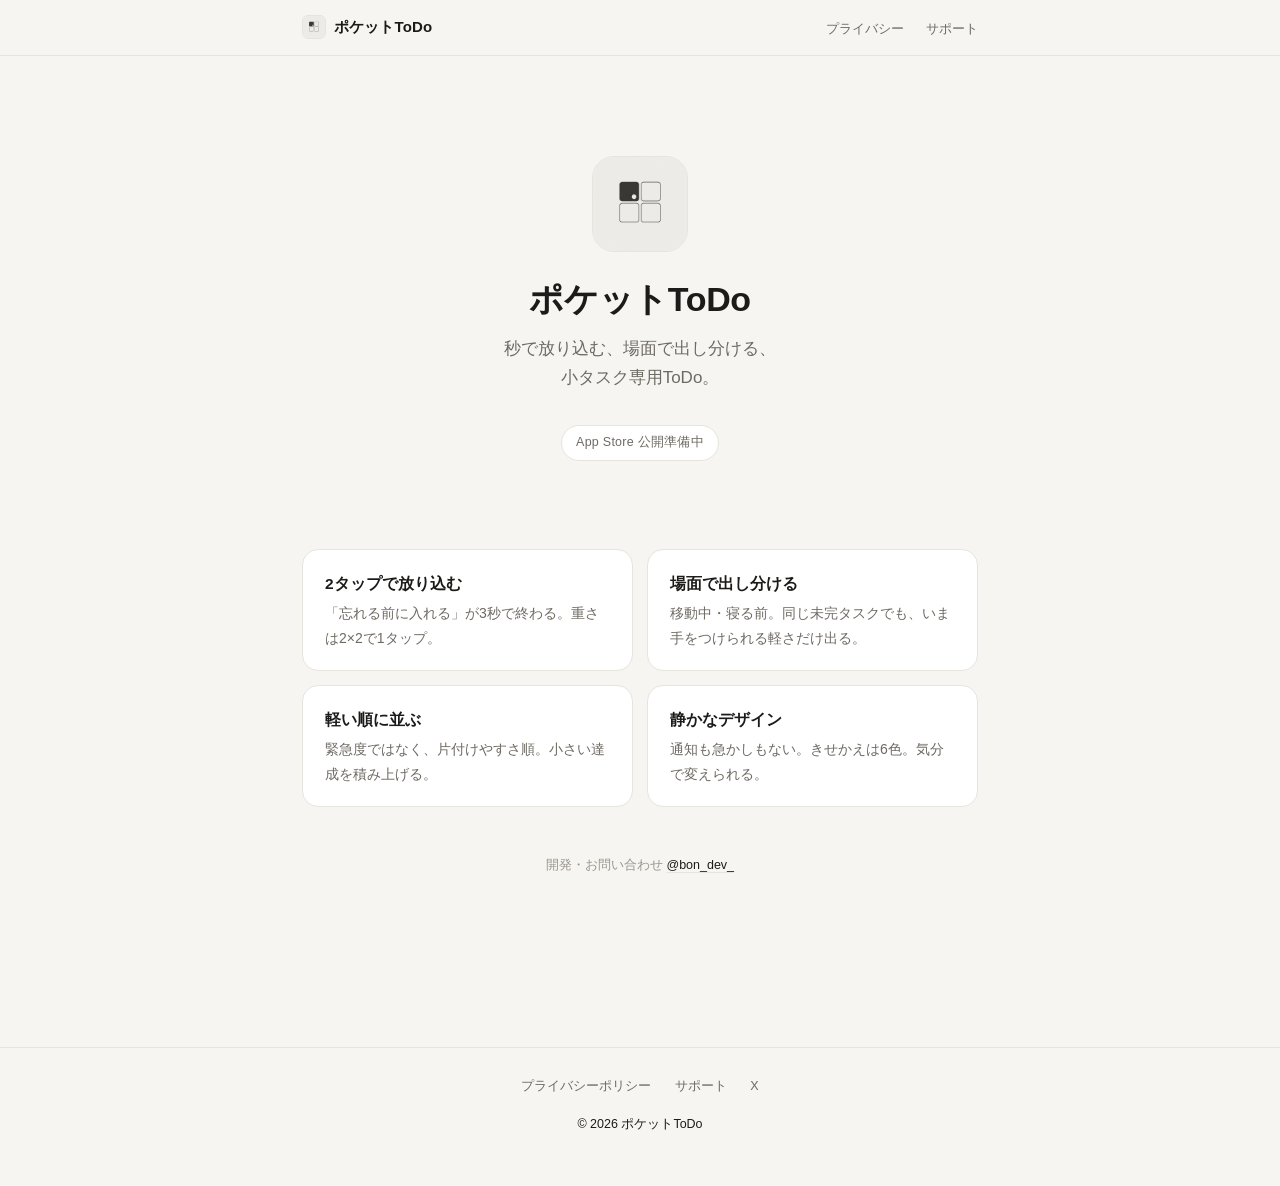
==== index.html @ 7f1db39b "Initial commit: landing, privacy policy, and support pages - index.html: ポケットToDoのランディング - privacy.h" ====
<!doctype html>
<html lang="ja">
<head>
<meta charset="utf-8">
<title>ポケットToDo</title>
<meta name="viewport" content="width=device-width,initial-scale=1">
<meta name="description" content="秒で放り込む、場面で出し分ける、小タスク専用ToDo。">
<link rel="icon" type="image/png" href="icon.png">
<link rel="apple-touch-icon" href="icon.png">
<link rel="stylesheet" href="styles.css">
<meta property="og:title" content="ポケットToDo">
<meta property="og:description" content="秒で放り込む、場面で出し分ける、小タスク専用ToDo。">
<meta property="og:image" content="icon.png">
<meta name="theme-color" content="#F6F5F2">
</head>
<body>
<header class="nav"><div class="inner">
  <a class="brand" href="./"><img src="icon.png" alt="">ポケットToDo</a>
  <nav class="links">
    <a href="privacy.html">プライバシー</a>
    <a href="support.html">サポート</a>
  </nav>
</div></header>

<main class="wrap">
  <section class="hero">
    <img class="icon" src="icon.png" alt="ポケットToDo">
    <h1>ポケットToDo</h1>
    <p class="tagline">秒で放り込む、場面で出し分ける、<br>小タスク専用ToDo。</p>
    <span class="pill">App Store 公開準備中</span>
  </section>

  <section class="features">
    <div class="feat">
      <h3>2タップで放り込む</h3>
      <p>「忘れる前に入れる」が3秒で終わる。重さは2×2で1タップ。</p>
    </div>
    <div class="feat">
      <h3>場面で出し分ける</h3>
      <p>移動中・寝る前。同じ未完タスクでも、いま手をつけられる軽さだけ出る。</p>
    </div>
    <div class="feat">
      <h3>軽い順に並ぶ</h3>
      <p>緊急度ではなく、片付けやすさ順。小さい達成を積み上げる。</p>
    </div>
    <div class="feat">
      <h3>静かなデザイン</h3>
      <p>通知も急かしもない。きせかえは6色。気分で変えられる。</p>
    </div>
  </section>

  <p class="fine" style="margin-top:48px;text-align:center">
    開発・お問い合わせ <a href="https://x.com/bon_dev_" target="_blank" rel="noopener">@bon_dev_</a>
  </p>
</main>

<footer class="site">
  <a href="privacy.html">プライバシーポリシー</a>
  <a href="support.html">サポート</a>
  <a href="https://x.com/bon_dev_" target="_blank" rel="noopener">X</a>
  <p style="margin-top:16px">&copy; 2026 ポケットToDo</p>
</footer>
</body>
</html>
---- styles.css ----
/* ポケットToDo — Web (Privacy / Support / Landing)
   アプリのsumiパレットに完全準拠した最小スタイル */

:root {
  --bg: #F6F5F2;
  --surface: #FFFFFF;
  --ink: #1C1B19;
  --ink2: #6E6A63;
  --ink3: #9C978C;
  --hairline: #E7E4DD;
  --divider: #EFEDE7;
  --r-card: 16px;
  --r-ctl: 13px;
}

* { box-sizing: border-box; }

html, body {
  margin: 0;
  padding: 0;
  background: var(--bg);
  color: var(--ink);
  font-family: -apple-system, BlinkMacSystemFont, "Hiragino Sans",
    "Hiragino Kaku Gothic ProN", "Yu Gothic", Meiryo, sans-serif;
  font-size: 15.5px;
  line-height: 1.75;
  -webkit-font-smoothing: antialiased;
  -webkit-text-size-adjust: 100%;
}

.wrap {
  max-width: 720px;
  margin: 0 auto;
  padding: 40px 22px 80px;
}

/* ヘッダ（全ページ共通） */
header.nav {
  border-bottom: 1px solid var(--hairline);
  background: var(--bg);
  position: sticky;
  top: 0;
  z-index: 10;
  backdrop-filter: saturate(140%) blur(8px);
  -webkit-backdrop-filter: saturate(140%) blur(8px);
}
header.nav .inner {
  max-width: 720px;
  margin: 0 auto;
  padding: 14px 22px;
  display: flex;
  align-items: center;
  justify-content: space-between;
}
header.nav a.brand {
  text-decoration: none;
  color: var(--ink);
  font-weight: 600;
  font-size: 15px;
  letter-spacing: 0.01em;
}
header.nav a.brand img {
  width: 24px;
  height: 24px;
  vertical-align: -7px;
  margin-right: 8px;
  border-radius: 6px;
  border: 1px solid var(--hairline);
}
header.nav .links a {
  color: var(--ink2);
  text-decoration: none;
  font-size: 13px;
  margin-left: 18px;
}
header.nav .links a:hover { color: var(--ink); }

/* タイトル類 */
h1 {
  font-size: 26px;
  font-weight: 600;
  letter-spacing: -0.01em;
  margin: 8px 0 6px;
  line-height: 1.4;
}
h2 {
  font-size: 18px;
  font-weight: 600;
  margin: 40px 0 12px;
  padding-bottom: 8px;
  border-bottom: 1px solid var(--divider);
}
h3 {
  font-size: 15.5px;
  font-weight: 600;
  margin: 28px 0 6px;
}
p { margin: 10px 0; color: var(--ink); }
.lead {
  color: var(--ink2);
  margin-top: 0;
  margin-bottom: 28px;
}
.muted { color: var(--ink2); font-size: 13.5px; }
.fine { color: var(--ink3); font-size: 12.5px; }

a {
  color: var(--ink);
  text-decoration: underline;
  text-decoration-color: var(--hairline);
  text-underline-offset: 3px;
}
a:hover { text-decoration-color: var(--ink2); }

ul { padding-left: 22px; margin: 8px 0; }
li { margin: 4px 0; }

/* カード（FAQ / お問い合わせ など） */
.card {
  background: var(--surface);
  border: 1px solid var(--hairline);
  border-radius: var(--r-card);
  padding: 20px 22px;
  margin: 14px 0;
}
.card h3 { margin-top: 0; }
.card p:last-child { margin-bottom: 0; }

/* フッタ */
footer.site {
  border-top: 1px solid var(--hairline);
  margin-top: 80px;
  padding: 28px 22px 40px;
  text-align: center;
  color: var(--ink3);
  font-size: 12.5px;
}
footer.site a {
  color: var(--ink2);
  margin: 0 10px;
  text-decoration: none;
}
footer.site a:hover { color: var(--ink); text-decoration: underline; }

/* ランディング専用 */
.hero {
  text-align: center;
  padding: 60px 0 40px;
}
.hero .icon {
  width: 96px; height: 96px;
  border-radius: 22px;
  border: 1px solid var(--hairline);
  margin: 0 auto 24px;
  display: block;
}
.hero h1 {
  font-size: 34px;
  margin-bottom: 10px;
}
.hero .tagline {
  font-size: 17px;
  color: var(--ink2);
  margin: 0 0 32px;
}
.hero .pill {
  display: inline-block;
  padding: 6px 14px;
  background: var(--surface);
  border: 1px solid var(--hairline);
  border-radius: 999px;
  color: var(--ink2);
  font-size: 12.5px;
  letter-spacing: 0.02em;
}
.features {
  display: grid;
  grid-template-columns: 1fr;
  gap: 14px;
  margin-top: 48px;
}
@media (min-width: 620px) {
  .features { grid-template-columns: 1fr 1fr; }
}
.feat {
  background: var(--surface);
  border: 1px solid var(--hairline);
  border-radius: var(--r-card);
  padding: 20px 22px;
}
.feat h3 { margin: 0 0 4px; }
.feat p { margin: 0; color: var(--ink2); font-size: 14px; }
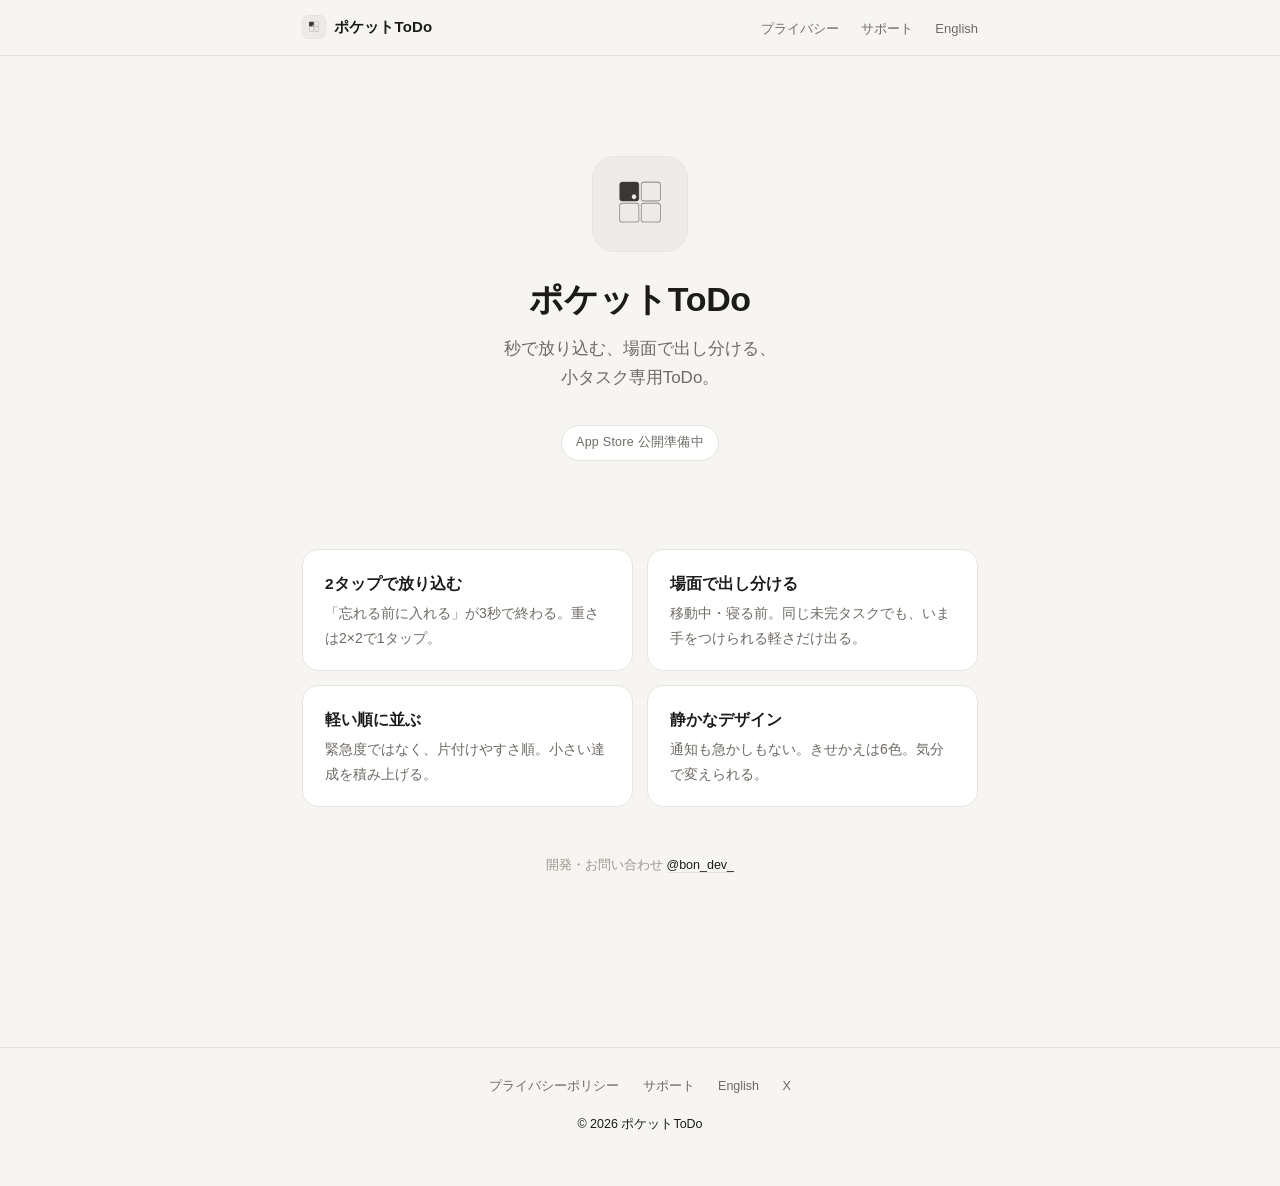
==== commit eb5f2fd8: "Add English versions of landing, privacy, and support pages - en/index.html, en/privacy.html, en/sup" ====
--- a/index.html
+++ b/index.html
@@ -19,6 +19,7 @@
   <nav class="links">
     <a href="privacy.html">プライバシー</a>
     <a href="support.html">サポート</a>
+    <a href="en/">English</a>
   </nav>
 </div></header>
 
@@ -57,6 +58,7 @@
 <footer class="site">
   <a href="privacy.html">プライバシーポリシー</a>
   <a href="support.html">サポート</a>
+  <a href="en/">English</a>
   <a href="https://x.com/bon_dev_" target="_blank" rel="noopener">X</a>
   <p style="margin-top:16px">&copy; 2026 ポケットToDo</p>
 </footer>
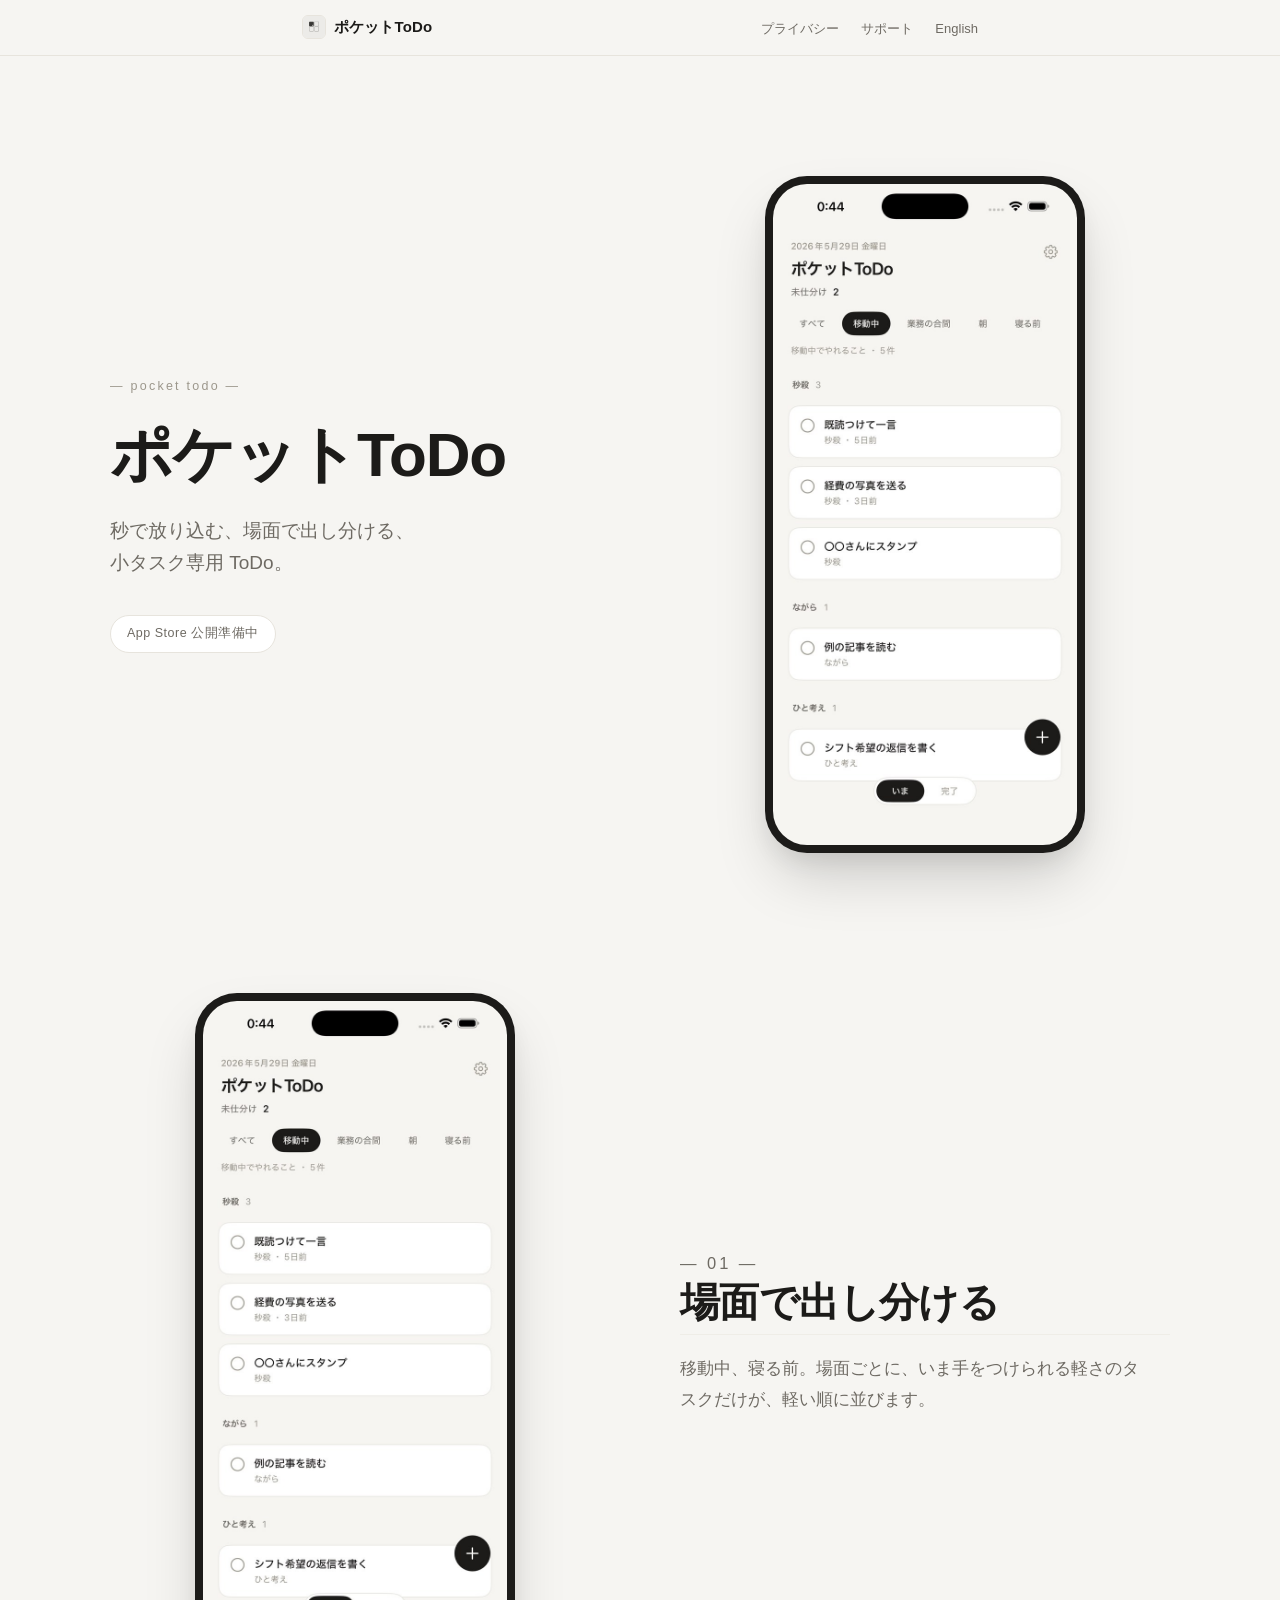
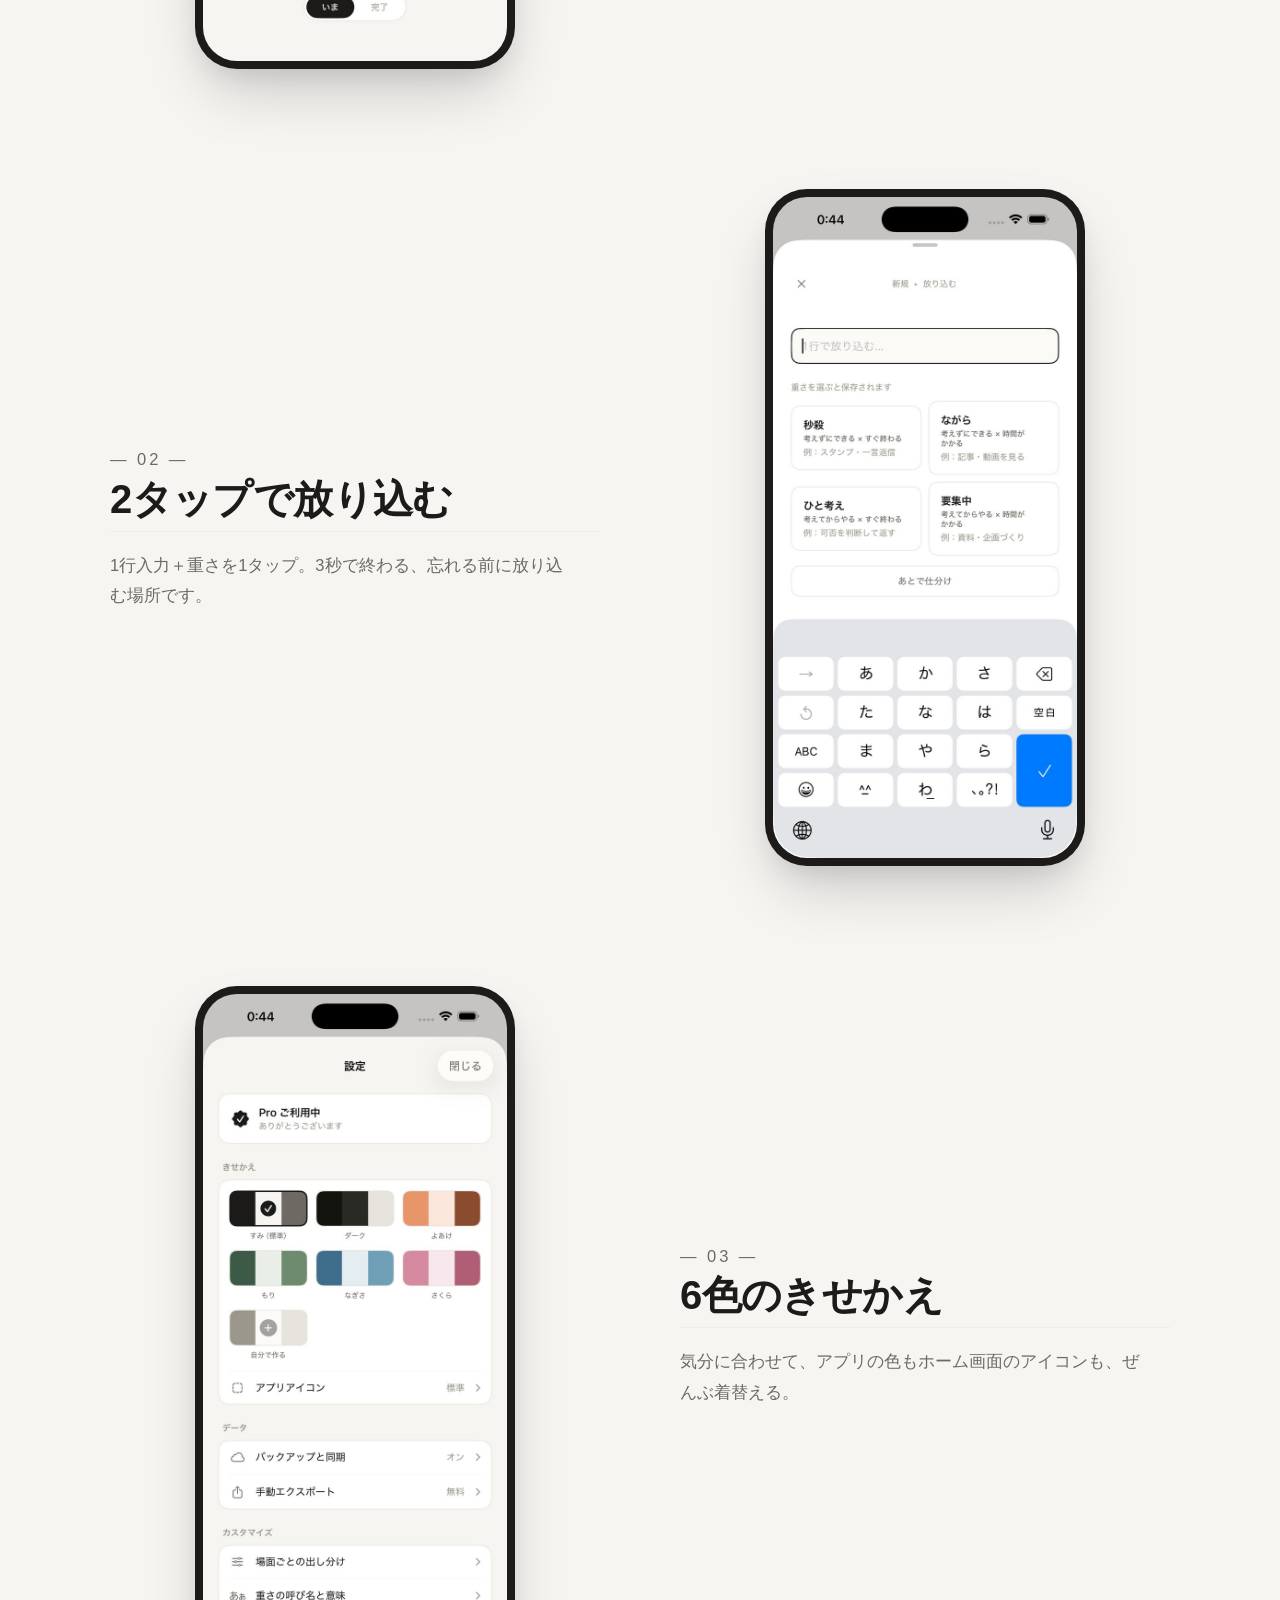
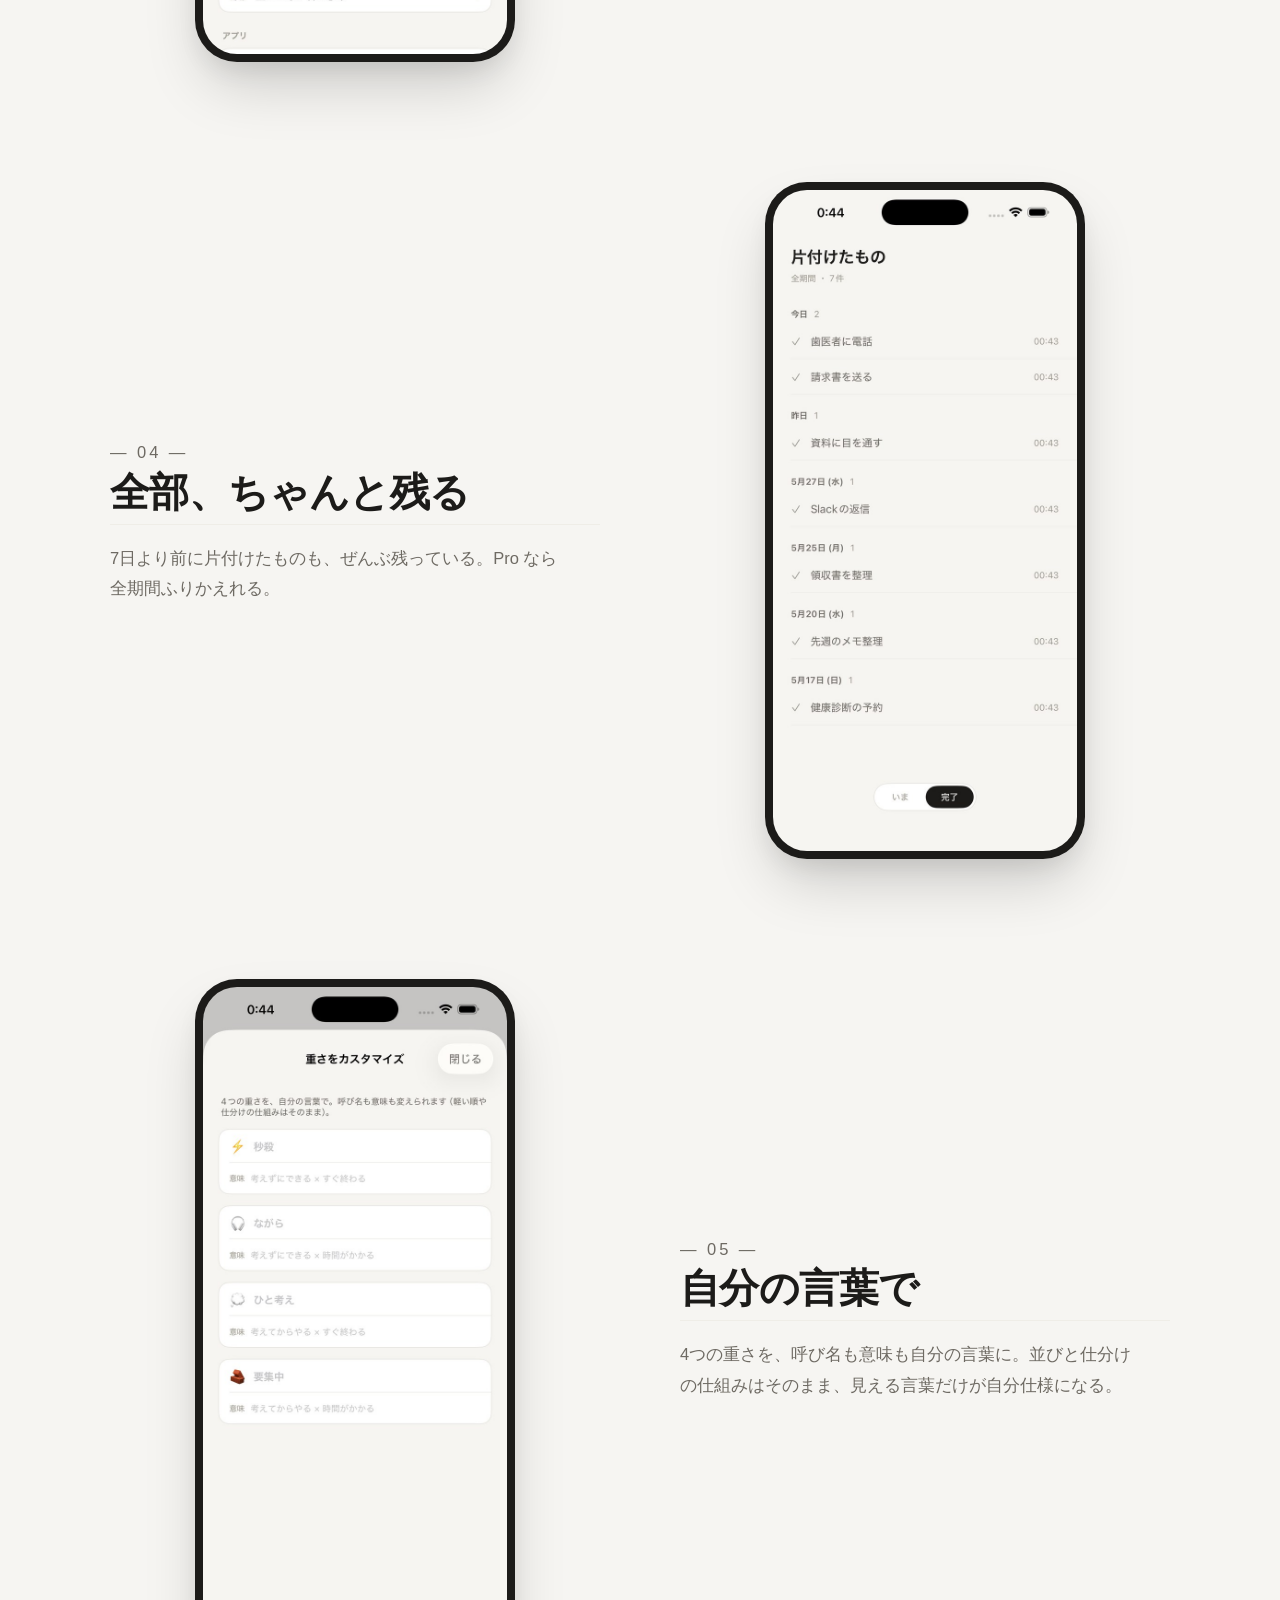
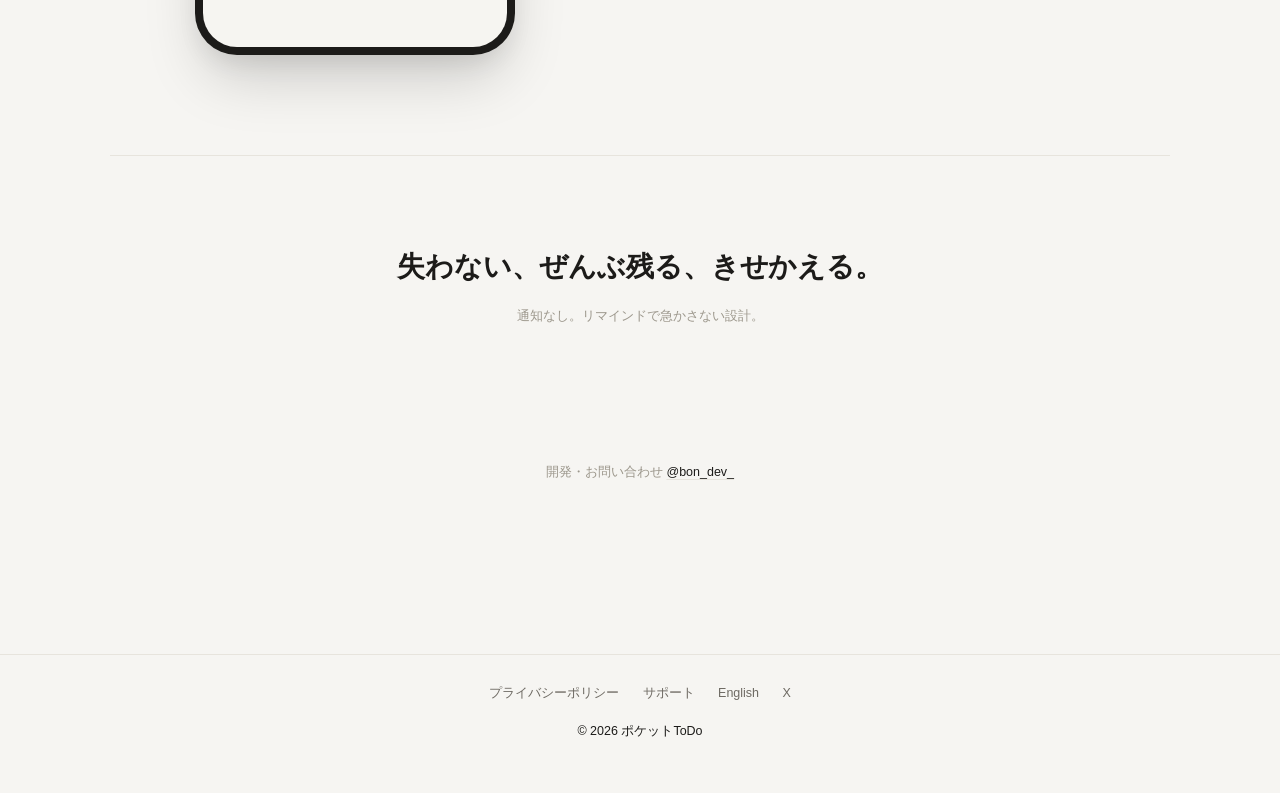
==== commit ced88180: "Redesign landing page with Pocket Quiet aesthetic - Hero with phone screenshot beside intro text - 5" ====
--- a/index.html
+++ b/index.html
@@ -2,18 +2,24 @@
 <html lang="ja">
 <head>
 <meta charset="utf-8">
-<title>ポケットToDo</title>
+<title>ポケットToDo — 秒で放り込む、場面で出し分ける、小タスク専用 ToDo</title>
 <meta name="viewport" content="width=device-width,initial-scale=1">
-<meta name="description" content="秒で放り込む、場面で出し分ける、小タスク専用ToDo。">
+<meta name="description" content="秒で放り込む、場面で出し分ける、小タスク専用 ToDo。通知も急かしもない、静かな iPhone アプリ。">
 <link rel="icon" type="image/png" href="icon.png">
 <link rel="apple-touch-icon" href="icon.png">
 <link rel="stylesheet" href="styles.css">
+
 <meta property="og:title" content="ポケットToDo">
-<meta property="og:description" content="秒で放り込む、場面で出し分ける、小タスク専用ToDo。">
-<meta property="og:image" content="icon.png">
+<meta property="og:description" content="秒で放り込む、場面で出し分ける、小タスク専用 ToDo。">
+<meta property="og:image" content="og.png">
+<meta property="og:image:width" content="1200">
+<meta property="og:image:height" content="630">
+<meta property="og:type" content="website">
+<meta name="twitter:card" content="summary_large_image">
 <meta name="theme-color" content="#F6F5F2">
 </head>
 <body>
+
 <header class="nav"><div class="inner">
   <a class="brand" href="./"><img src="icon.png" alt="">ポケットToDo</a>
   <nav class="links">
@@ -23,34 +29,93 @@
   </nav>
 </div></header>
 
-<main class="wrap">
-  <section class="hero">
-    <img class="icon" src="icon.png" alt="ポケットToDo">
-    <h1>ポケットToDo</h1>
-    <p class="tagline">秒で放り込む、場面で出し分ける、<br>小タスク専用ToDo。</p>
-    <span class="pill">App Store 公開準備中</span>
-  </section>
+<main class="wrap-wide">
 
-  <section class="features">
-    <div class="feat">
-      <h3>2タップで放り込む</h3>
-      <p>「忘れる前に入れる」が3秒で終わる。重さは2×2で1タップ。</p>
+  <!-- HERO -->
+  <section class="hero-v2">
+    <div class="hero-text">
+      <p class="mark">—  pocket todo  —</p>
+      <h1>ポケットToDo</h1>
+      <p class="tagline">
+        秒で放り込む、場面で出し分ける、<br>
+        小タスク専用 ToDo。
+      </p>
+      <span class="pill">App Store 公開準備中</span>
     </div>
-    <div class="feat">
-      <h3>場面で出し分ける</h3>
-      <p>移動中・寝る前。同じ未完タスクでも、いま手をつけられる軽さだけ出る。</p>
-    </div>
-    <div class="feat">
-      <h3>軽い順に並ぶ</h3>
-      <p>緊急度ではなく、片付けやすさ順。小さい達成を積み上げる。</p>
-    </div>
-    <div class="feat">
-      <h3>静かなデザイン</h3>
-      <p>通知も急かしもない。きせかえは6色。気分で変えられる。</p>
+    <div class="hero-phone">
+      <div class="phone-frame">
+        <img src="web-screenshots/01-home-ido.jpg" alt="ポケットToDo ホーム画面">
+      </div>
     </div>
   </section>
 
-  <p class="fine" style="margin-top:48px;text-align:center">
+  <!-- SHOWCASE -->
+  <section class="showcase">
+
+    <article class="feat">
+      <div class="feat-phone"><div class="phone-frame">
+        <img src="web-screenshots/01-home-ido.jpg" alt="">
+      </div></div>
+      <div class="feat-text">
+        <p class="mark">—  01  —</p>
+        <h2>場面で出し分ける</h2>
+        <p>移動中、寝る前。場面ごとに、いま手をつけられる軽さのタスクだけが、軽い順に並びます。</p>
+      </div>
+    </article>
+
+    <article class="feat reverse">
+      <div class="feat-phone"><div class="phone-frame">
+        <img src="web-screenshots/02-add-open.jpg" alt="">
+      </div></div>
+      <div class="feat-text">
+        <p class="mark">—  02  —</p>
+        <h2>2タップで放り込む</h2>
+        <p>1行入力＋重さを1タップ。3秒で終わる、忘れる前に放り込む場所です。</p>
+      </div>
+    </article>
+
+    <article class="feat">
+      <div class="feat-phone"><div class="phone-frame">
+        <img src="web-screenshots/03-settings-themes.jpg" alt="">
+      </div></div>
+      <div class="feat-text">
+        <p class="mark">—  03  —</p>
+        <h2>6色のきせかえ</h2>
+        <p>気分に合わせて、アプリの色もホーム画面のアイコンも、ぜんぶ着替える。</p>
+      </div>
+    </article>
+
+    <article class="feat reverse">
+      <div class="feat-phone"><div class="phone-frame">
+        <img src="web-screenshots/04-history-full.jpg" alt="">
+      </div></div>
+      <div class="feat-text">
+        <p class="mark">—  04  —</p>
+        <h2>全部、ちゃんと残る</h2>
+        <p>7日より前に片付けたものも、ぜんぶ残っている。Pro なら全期間ふりかえれる。</p>
+      </div>
+    </article>
+
+    <article class="feat">
+      <div class="feat-phone"><div class="phone-frame">
+        <img src="web-screenshots/05-weight-rename.jpg" alt="">
+      </div></div>
+      <div class="feat-text">
+        <p class="mark">—  05  —</p>
+        <h2>自分の言葉で</h2>
+        <p>4つの重さを、呼び名も意味も自分の言葉に。並びと仕分けの仕組みはそのまま、見える言葉だけが自分仕様になる。</p>
+      </div>
+    </article>
+
+  </section>
+
+  <!-- PHILOSOPHY -->
+  <section class="philosophy">
+    <blockquote>失わない、ぜんぶ残る、きせかえる。</blockquote>
+    <p class="fine philosophy-cap">通知なし。リマインドで急かさない設計。</p>
+  </section>
+
+  <p class="fine" style="margin-top:64px;text-align:center">
     開発・お問い合わせ <a href="https://x.com/bon_dev_" target="_blank" rel="noopener">@bon_dev_</a>
   </p>
 </main>
--- a/styles.css
+++ b/styles.css
@@ -142,13 +142,188 @@
 }
 footer.site a:hover { color: var(--ink); text-decoration: underline; }
 
-/* ランディング専用 */
+/* ─────────────────────────────────────────
+   ランディング v2 — Pocket Quiet 哲学に準拠
+   ───────────────────────────────────────── */
+
+.wrap-wide {
+  max-width: 1120px;
+  margin: 0 auto;
+  padding: 40px 30px 80px;
+}
+
+/* 書誌的な小印 */
+.mark {
+  font-size: 12.5px;
+  color: var(--ink3);
+  letter-spacing: 0.18em;
+  margin: 0 0 24px;
+  font-weight: 500;
+}
+
+/* HERO v2 */
+.hero-v2 {
+  display: grid;
+  grid-template-columns: 1fr 1fr;
+  gap: 80px;
+  align-items: center;
+  padding: 80px 0 100px;
+}
+.hero-text h1 {
+  font-size: 62px;
+  font-weight: 700;
+  margin: 0 0 28px;
+  letter-spacing: -0.02em;
+  line-height: 1.05;
+  color: var(--ink);
+}
+.hero-text .tagline {
+  font-size: 19px;
+  line-height: 1.7;
+  color: var(--ink2);
+  margin: 0 0 36px;
+}
+.hero-text .pill {
+  display: inline-block;
+  padding: 7px 16px;
+  background: var(--surface);
+  border: 1px solid var(--hairline);
+  border-radius: 999px;
+  color: var(--ink2);
+  font-size: 12.5px;
+  letter-spacing: 0.04em;
+}
+.hero-phone {
+  display: flex;
+  justify-content: center;
+}
+
+/* デバイスフレーム共通 */
+.phone-frame {
+  background: var(--ink);
+  padding: 8px;
+  border-radius: 42px;
+  display: inline-block;
+  box-shadow:
+    0 30px 60px -10px rgba(0, 0, 0, 0.18),
+    0 12px 25px -5px rgba(0, 0, 0, 0.08);
+  max-width: 320px;
+}
+.phone-frame img {
+  display: block;
+  width: 100%;
+  border-radius: 34px;
+}
+
+/* SHOWCASE */
+.showcase {
+  display: flex;
+  flex-direction: column;
+  gap: 120px;
+  padding: 40px 0 100px;
+}
+.feat {
+  display: grid;
+  grid-template-columns: 1fr 1fr;
+  gap: 80px;
+  align-items: center;
+}
+.feat.reverse {
+  direction: rtl;
+}
+.feat.reverse > * {
+  direction: ltr;
+}
+.feat-phone {
+  display: flex;
+  justify-content: center;
+}
+.feat-text h2 {
+  font-size: 40px;
+  font-weight: 700;
+  margin: 0 0 18px;
+  letter-spacing: -0.015em;
+  line-height: 1.2;
+  color: var(--ink);
+}
+.feat-text p {
+  font-size: 16.5px;
+  line-height: 1.85;
+  color: var(--ink2);
+  margin: 0;
+  max-width: 460px;
+}
+
+/* PHILOSOPHY */
+.philosophy {
+  padding: 90px 0 70px;
+  text-align: center;
+  border-top: 1px solid var(--hairline);
+}
+.philosophy blockquote {
+  font-size: 28px;
+  font-weight: 600;
+  color: var(--ink);
+  margin: 0 0 18px;
+  line-height: 1.5;
+  letter-spacing: -0.005em;
+}
+.philosophy-cap {
+  margin: 0 !important;
+  color: var(--ink3);
+}
+
+/* ─── レスポンシブ ─── */
+
+@media (max-width: 880px) {
+  .wrap-wide {
+    padding: 30px 22px 60px;
+  }
+  .hero-v2,
+  .feat {
+    grid-template-columns: 1fr;
+    gap: 50px;
+    padding: 50px 0;
+  }
+  .hero-v2 {
+    padding-top: 30px;
+  }
+  .feat.reverse {
+    direction: ltr;
+  }
+  .feat.reverse .feat-phone {
+    order: -1;
+  }
+  .hero-text h1 {
+    font-size: 44px;
+  }
+  .hero-text .tagline {
+    font-size: 17px;
+  }
+  .feat-text h2 {
+    font-size: 30px;
+  }
+  .showcase {
+    gap: 80px;
+    padding: 30px 0 70px;
+  }
+  .phone-frame {
+    max-width: 280px;
+  }
+  .philosophy blockquote {
+    font-size: 22px;
+  }
+}
+
+/* ─── 旧 .hero / .features クラスは互換のため残置（privacy/support 兼用） ─── */
+
 .hero {
   text-align: center;
   padding: 60px 0 40px;
 }
 .hero .icon {
-  width: 96px; height: 96px;
+  width: 96px;
+  height: 96px;
   border-radius: 22px;
   border: 1px solid var(--hairline);
   margin: 0 auto 24px;
@@ -173,20 +348,3 @@
   font-size: 12.5px;
   letter-spacing: 0.02em;
 }
-.features {
-  display: grid;
-  grid-template-columns: 1fr;
-  gap: 14px;
-  margin-top: 48px;
-}
-@media (min-width: 620px) {
-  .features { grid-template-columns: 1fr 1fr; }
-}
-.feat {
-  background: var(--surface);
-  border: 1px solid var(--hairline);
-  border-radius: var(--r-card);
-  padding: 20px 22px;
-}
-.feat h3 { margin: 0 0 4px; }
-.feat p { margin: 0; color: var(--ink2); font-size: 14px; }
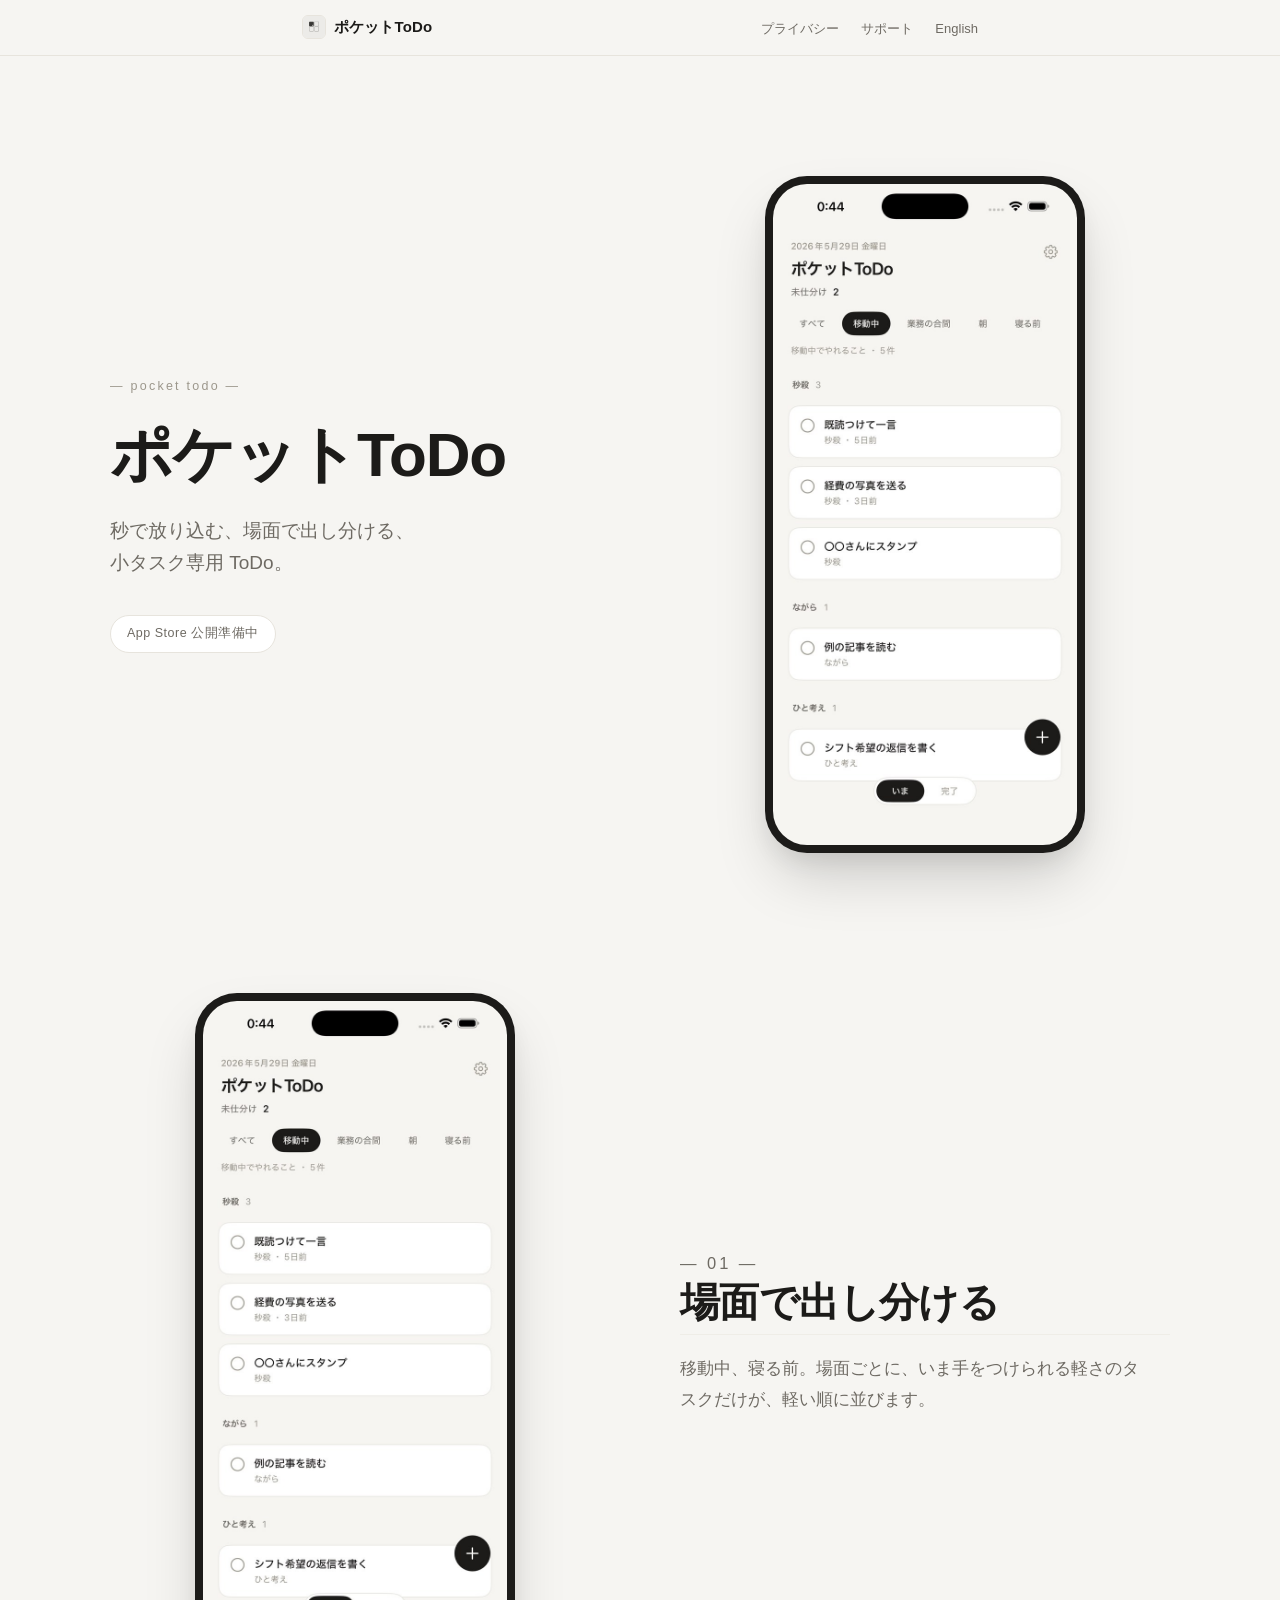
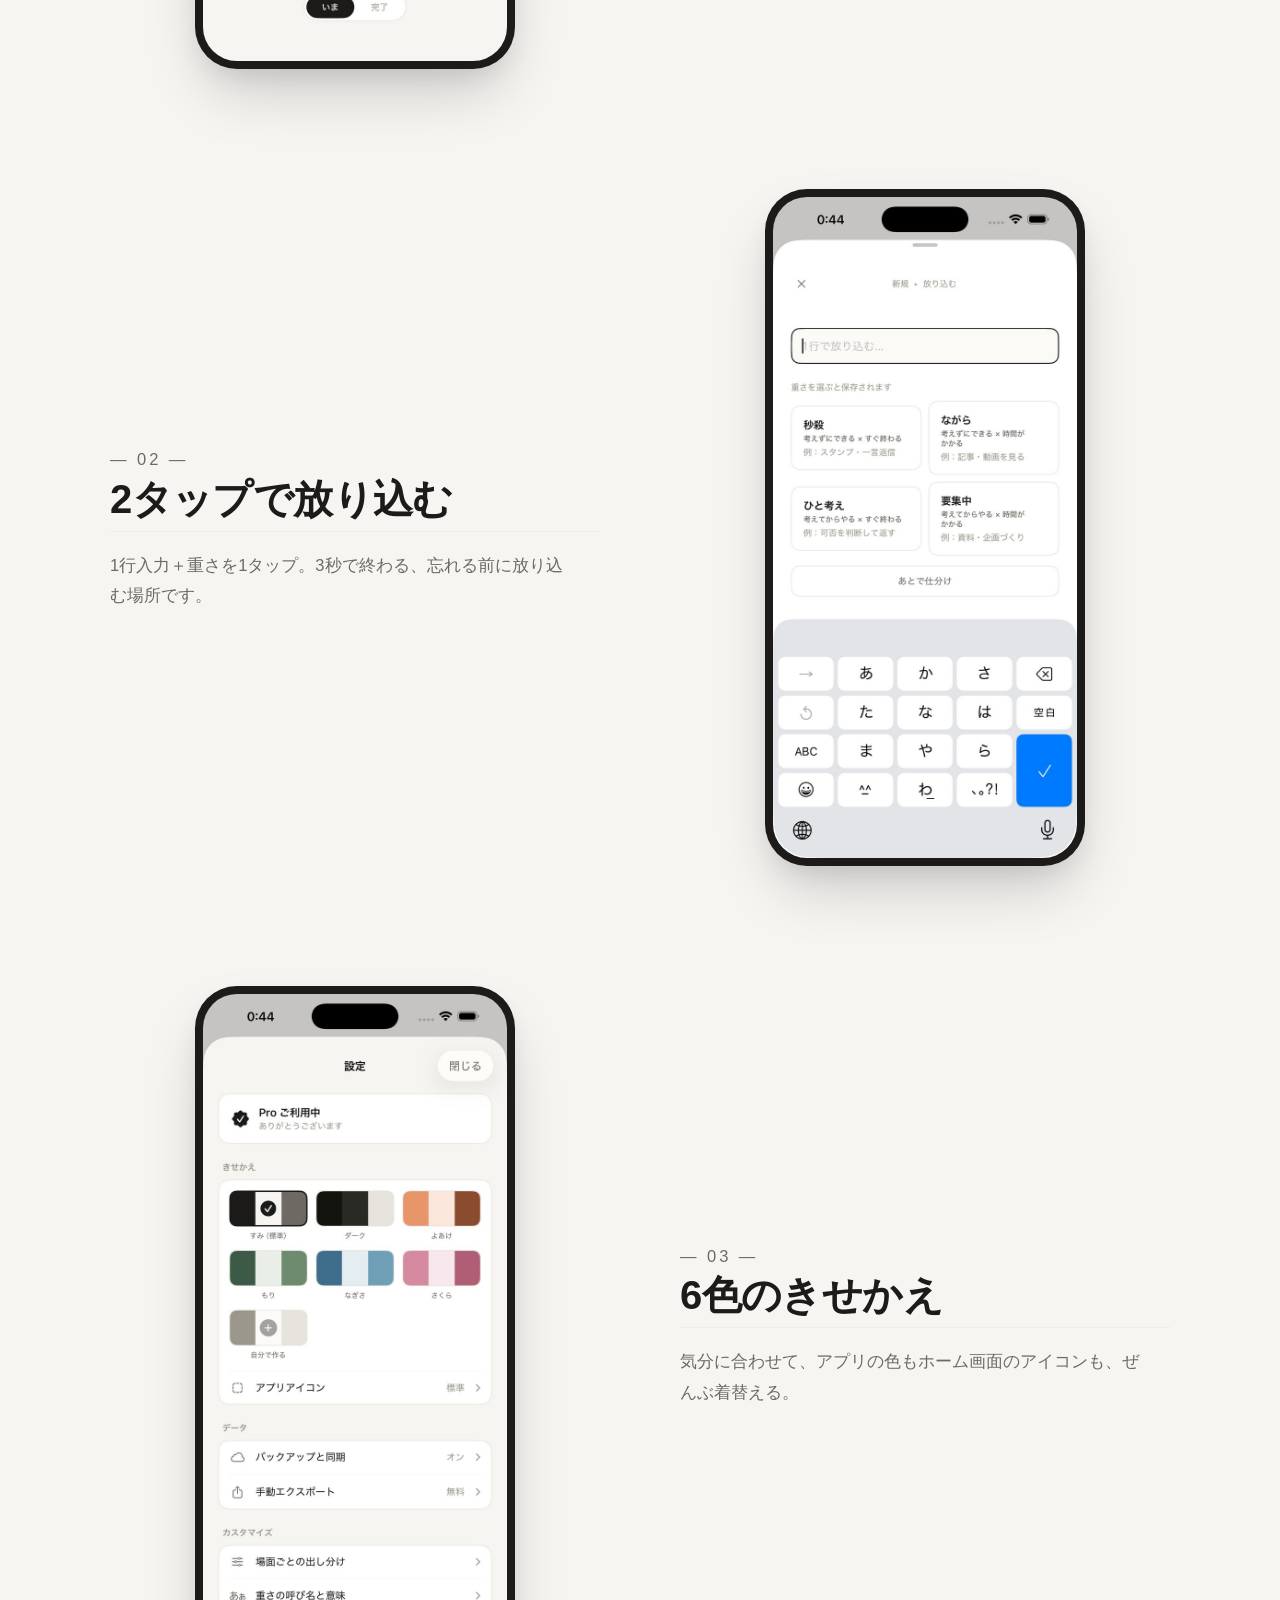
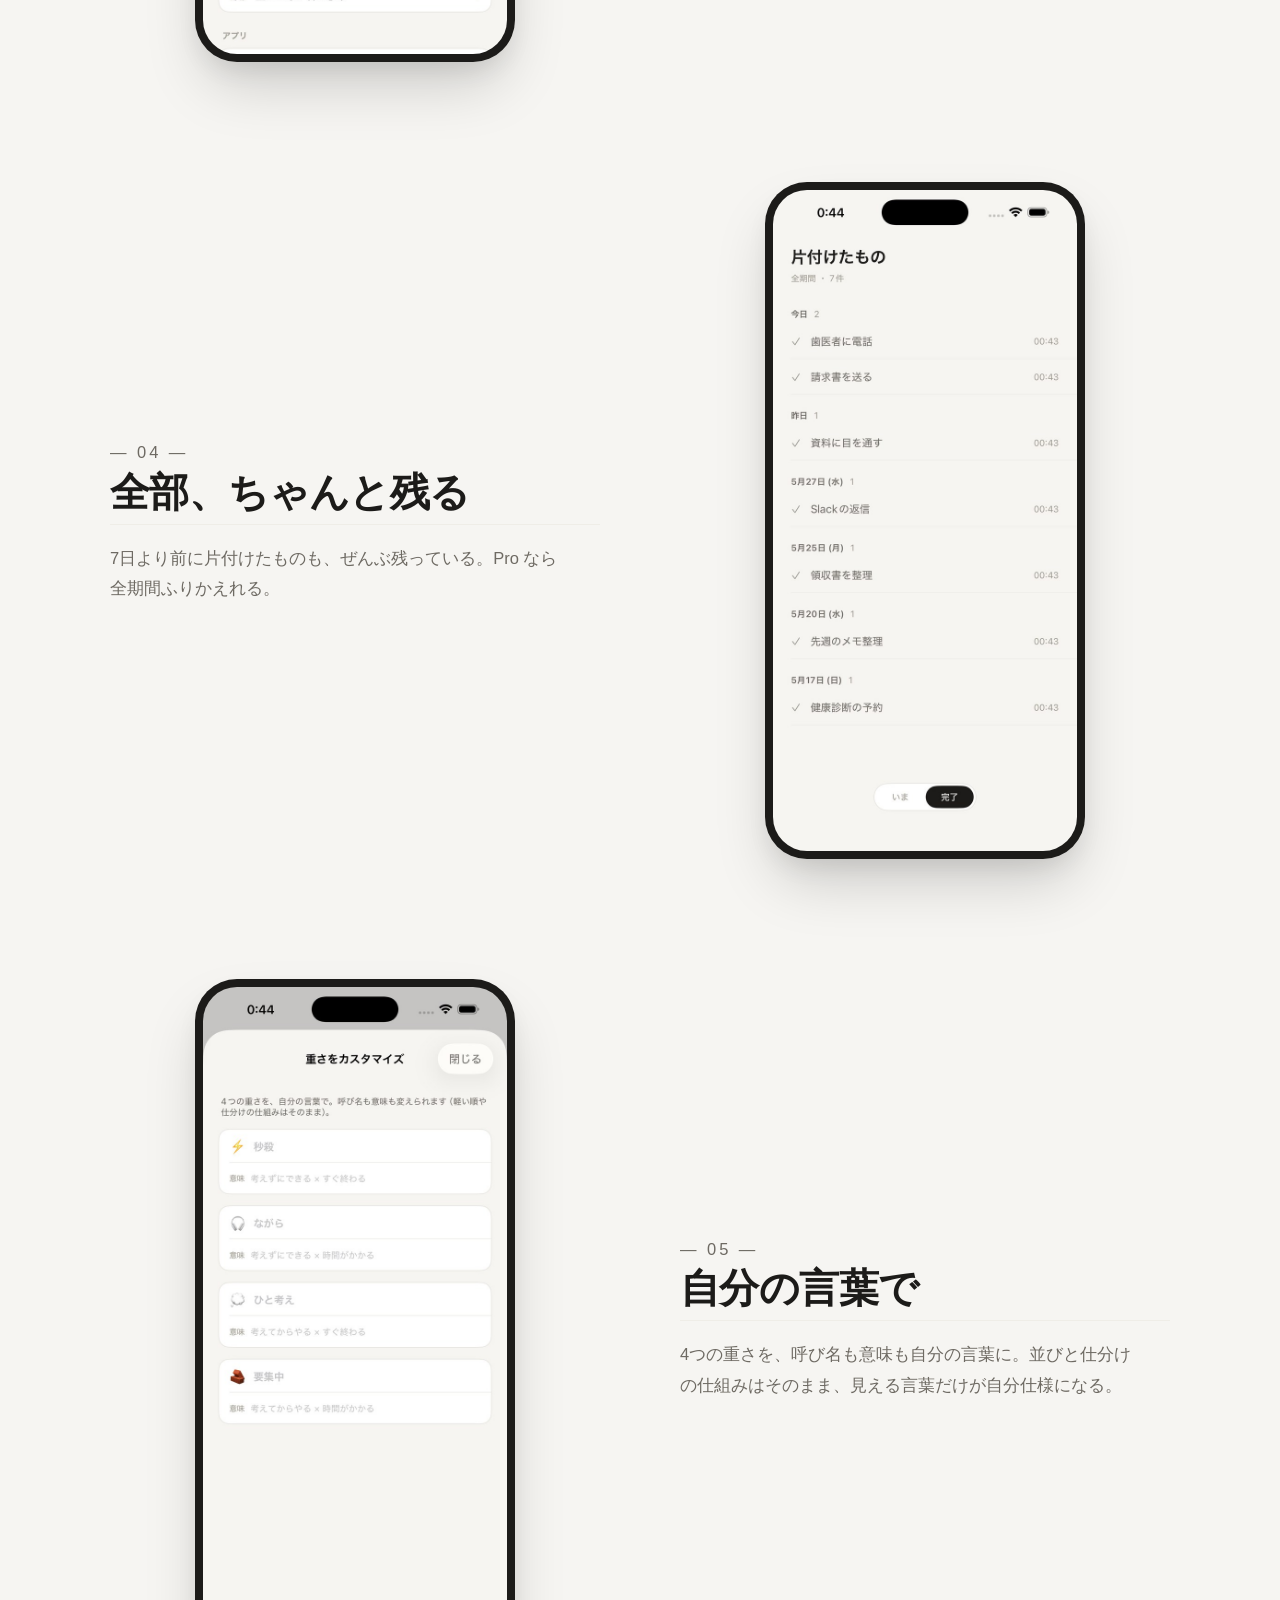
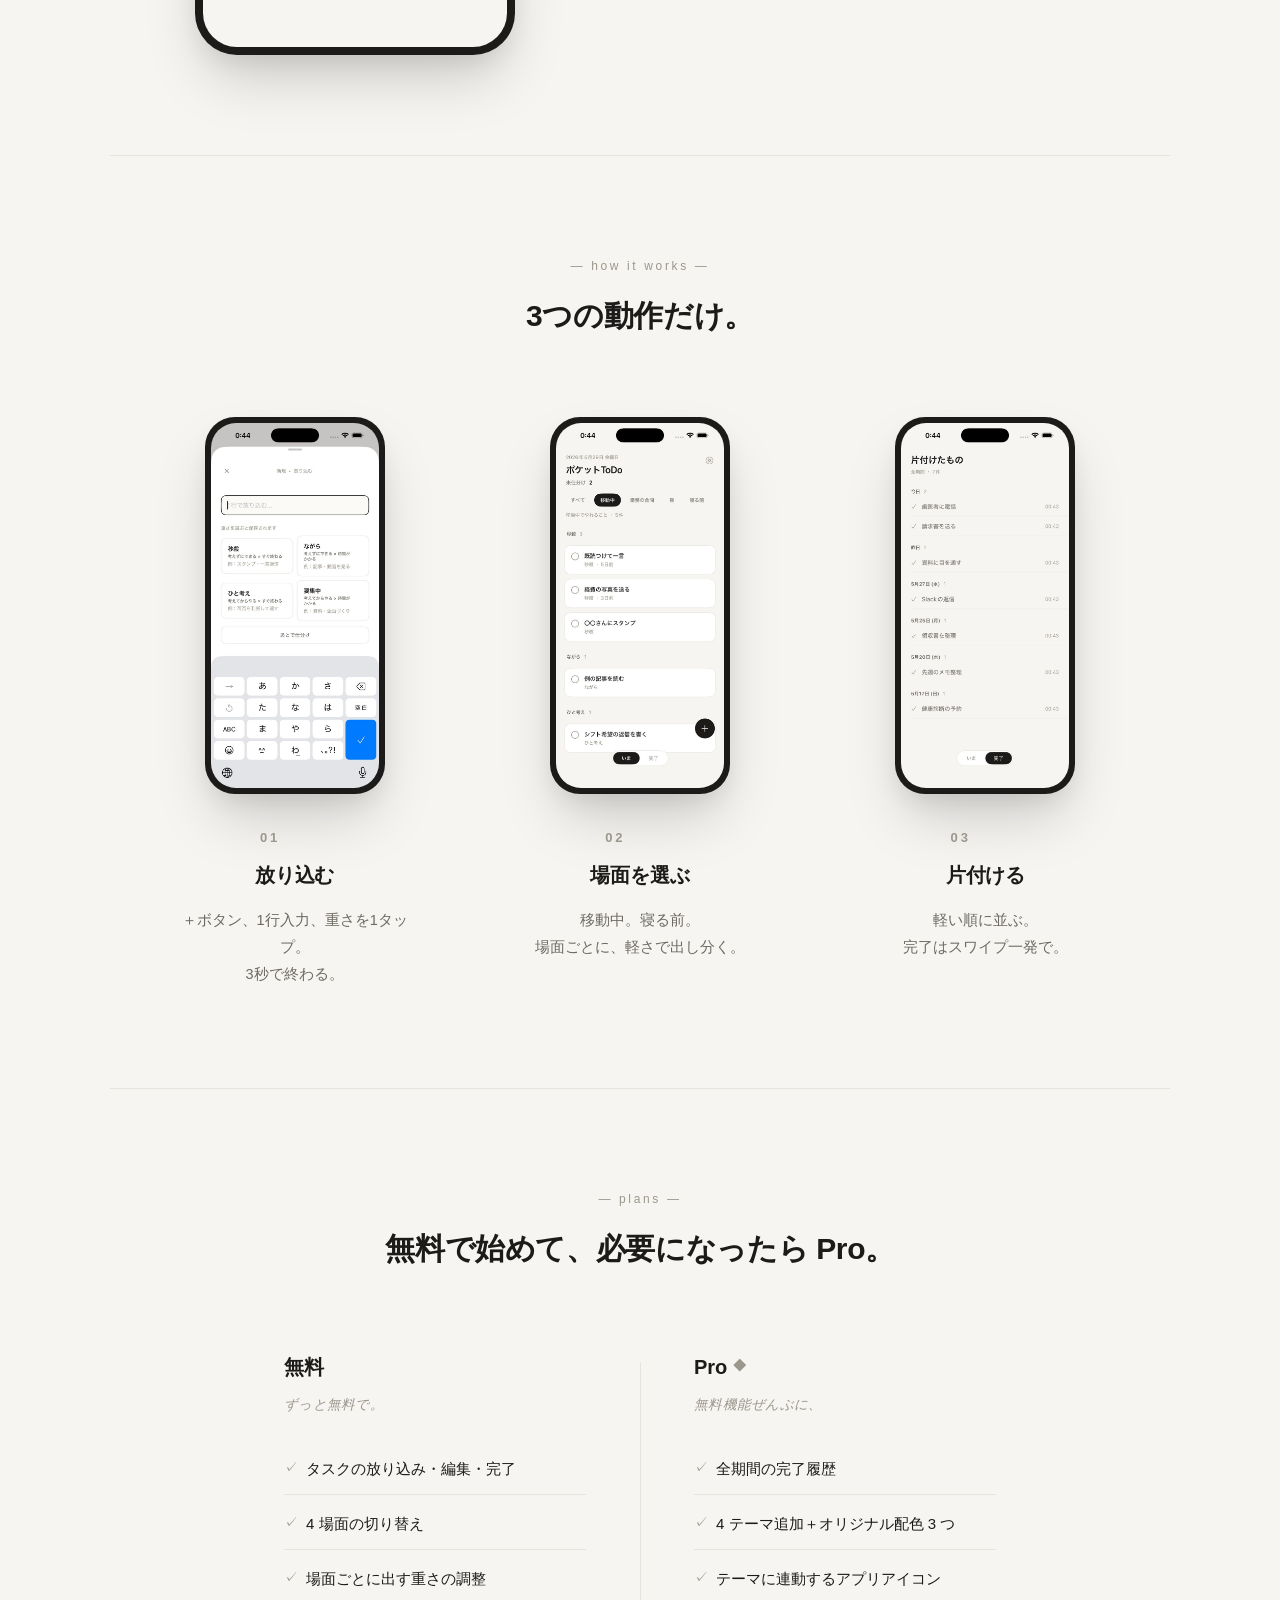
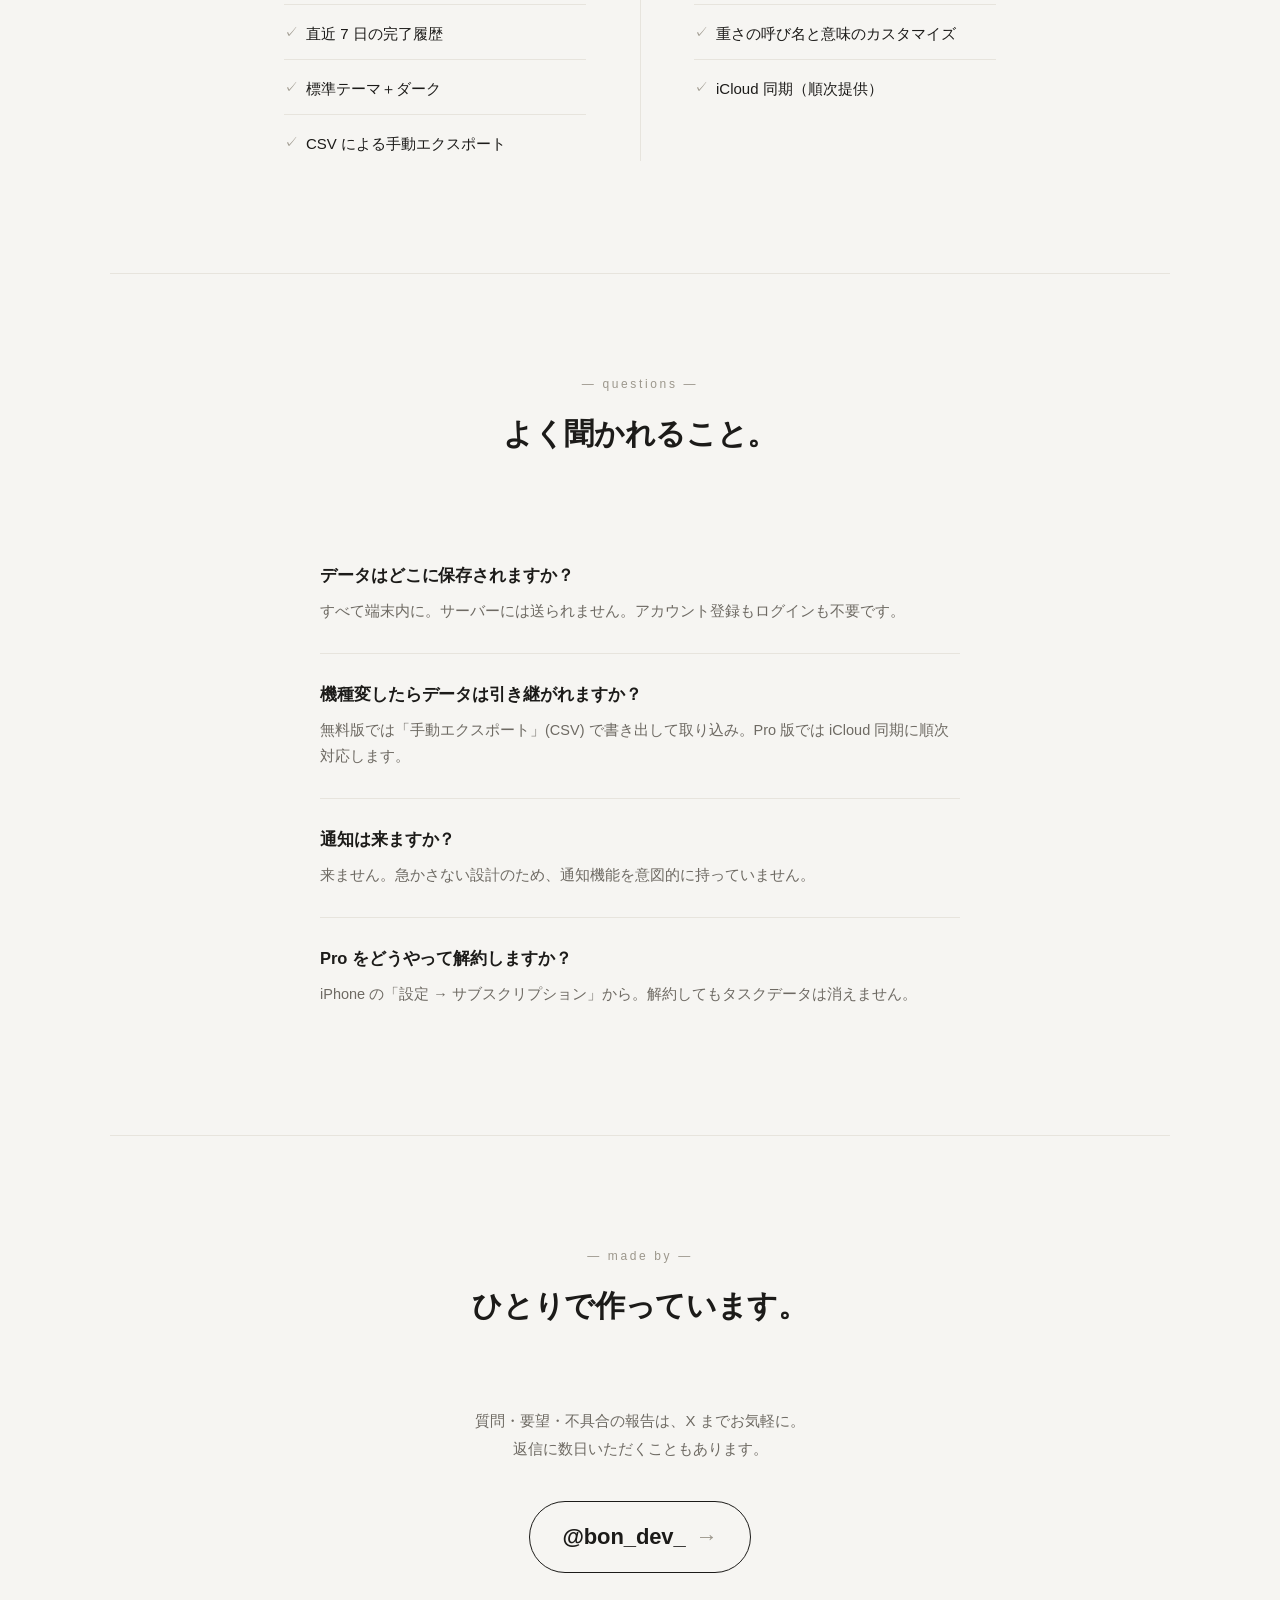
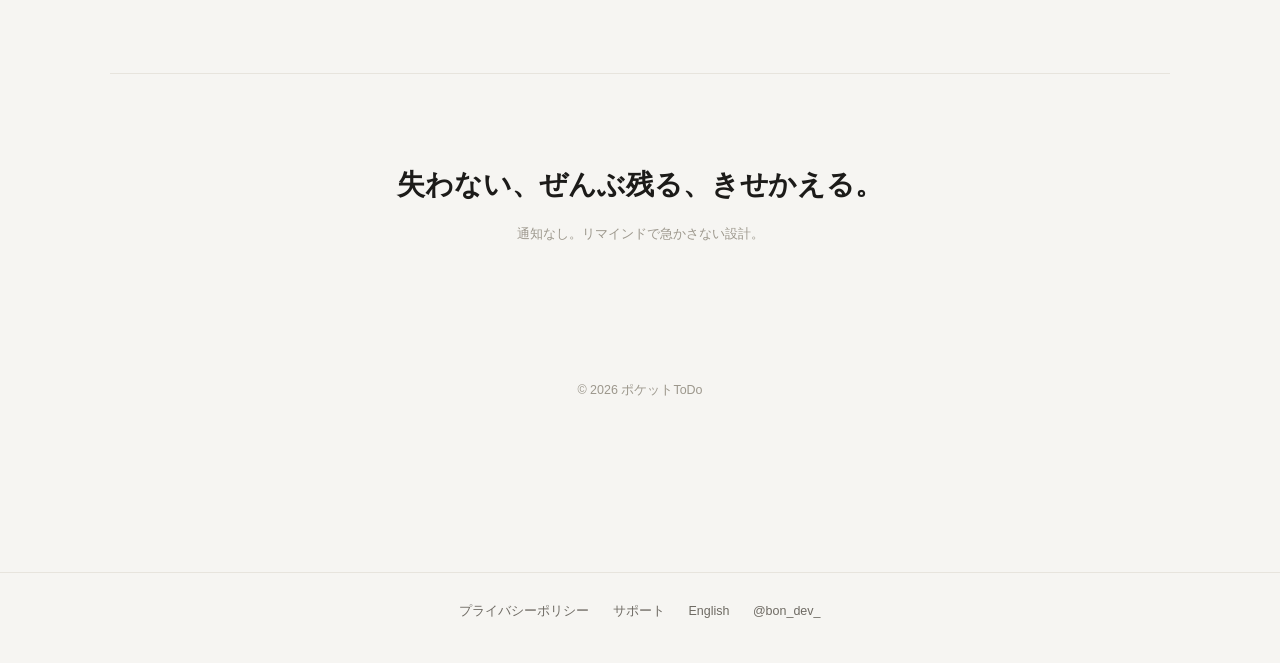
==== commit bf06ec39: "Promote B to canonical landing (JA + EN); remove A/B variants - /index.html : refined Pocket Quiet l" ====
--- a/index.html
+++ b/index.html
@@ -2,7 +2,7 @@
 <html lang="ja">
 <head>
 <meta charset="utf-8">
-<title>ポケットToDo — 秒で放り込む、場面で出し分ける、小タスク専用 ToDo</title>
+<title>ポケットToDo — 秒で放り込む、場面で出し分ける</title>
 <meta name="viewport" content="width=device-width,initial-scale=1">
 <meta name="description" content="秒で放り込む、場面で出し分ける、小タスク専用 ToDo。通知も急かしもない、静かな iPhone アプリ。">
 <link rel="icon" type="image/png" href="icon.png">
@@ -44,69 +44,164 @@
     </div>
     <div class="hero-phone">
       <div class="phone-frame">
-        <img src="web-screenshots/01-home-ido.jpg" alt="ポケットToDo ホーム画面">
+        <img src="web-screenshots/01-home-ido.jpg" alt="">
       </div>
     </div>
   </section>
 
   <!-- SHOWCASE -->
   <section class="showcase">
-
     <article class="feat">
-      <div class="feat-phone"><div class="phone-frame">
-        <img src="web-screenshots/01-home-ido.jpg" alt="">
-      </div></div>
+      <div class="feat-phone"><div class="phone-frame"><img src="web-screenshots/01-home-ido.jpg" alt=""></div></div>
       <div class="feat-text">
         <p class="mark">—  01  —</p>
         <h2>場面で出し分ける</h2>
         <p>移動中、寝る前。場面ごとに、いま手をつけられる軽さのタスクだけが、軽い順に並びます。</p>
       </div>
     </article>
-
     <article class="feat reverse">
-      <div class="feat-phone"><div class="phone-frame">
-        <img src="web-screenshots/02-add-open.jpg" alt="">
-      </div></div>
+      <div class="feat-phone"><div class="phone-frame"><img src="web-screenshots/02-add-open.jpg" alt=""></div></div>
       <div class="feat-text">
         <p class="mark">—  02  —</p>
         <h2>2タップで放り込む</h2>
         <p>1行入力＋重さを1タップ。3秒で終わる、忘れる前に放り込む場所です。</p>
       </div>
     </article>
-
     <article class="feat">
-      <div class="feat-phone"><div class="phone-frame">
-        <img src="web-screenshots/03-settings-themes.jpg" alt="">
-      </div></div>
+      <div class="feat-phone"><div class="phone-frame"><img src="web-screenshots/03-settings-themes.jpg" alt=""></div></div>
       <div class="feat-text">
         <p class="mark">—  03  —</p>
         <h2>6色のきせかえ</h2>
         <p>気分に合わせて、アプリの色もホーム画面のアイコンも、ぜんぶ着替える。</p>
       </div>
     </article>
-
     <article class="feat reverse">
-      <div class="feat-phone"><div class="phone-frame">
-        <img src="web-screenshots/04-history-full.jpg" alt="">
-      </div></div>
+      <div class="feat-phone"><div class="phone-frame"><img src="web-screenshots/04-history-full.jpg" alt=""></div></div>
       <div class="feat-text">
         <p class="mark">—  04  —</p>
         <h2>全部、ちゃんと残る</h2>
         <p>7日より前に片付けたものも、ぜんぶ残っている。Pro なら全期間ふりかえれる。</p>
       </div>
     </article>
-
     <article class="feat">
-      <div class="feat-phone"><div class="phone-frame">
-        <img src="web-screenshots/05-weight-rename.jpg" alt="">
-      </div></div>
+      <div class="feat-phone"><div class="phone-frame"><img src="web-screenshots/05-weight-rename.jpg" alt=""></div></div>
       <div class="feat-text">
         <p class="mark">—  05  —</p>
         <h2>自分の言葉で</h2>
         <p>4つの重さを、呼び名も意味も自分の言葉に。並びと仕分けの仕組みはそのまま、見える言葉だけが自分仕様になる。</p>
       </div>
     </article>
-
+  </section>
+
+  <!-- HOW IT WORKS -->
+  <section class="howto-v2">
+    <p class="section-mark">—  how it works  —</p>
+    <h3 class="section-title-quiet">3つの動作だけ。</h3>
+
+    <div class="step-panels">
+      <div class="step-panel">
+        <div class="step-phone">
+          <div class="phone-frame phone-small">
+            <img src="web-screenshots/02-add-open.jpg" alt="">
+          </div>
+        </div>
+        <p class="step-n">01</p>
+        <h4>放り込む</h4>
+        <p>＋ボタン、1行入力、重さを1タップ。<br>3秒で終わる。</p>
+      </div>
+
+      <div class="step-panel">
+        <div class="step-phone">
+          <div class="phone-frame phone-small">
+            <img src="web-screenshots/01-home-ido.jpg" alt="">
+          </div>
+        </div>
+        <p class="step-n">02</p>
+        <h4>場面を選ぶ</h4>
+        <p>移動中。寝る前。<br>場面ごとに、軽さで出し分く。</p>
+      </div>
+
+      <div class="step-panel">
+        <div class="step-phone">
+          <div class="phone-frame phone-small">
+            <img src="web-screenshots/04-history-full.jpg" alt="">
+          </div>
+        </div>
+        <p class="step-n">03</p>
+        <h4>片付ける</h4>
+        <p>軽い順に並ぶ。<br>完了はスワイプ一発で。</p>
+      </div>
+    </div>
+  </section>
+
+  <!-- PLANS -->
+  <section class="plans-v2">
+    <p class="section-mark">—  plans  —</p>
+    <h3 class="section-title-quiet">無料で始めて、必要になったら Pro。</h3>
+
+    <div class="plan-cols">
+      <div class="plan-col">
+        <p class="plan-name">無料</p>
+        <p class="plan-lead">ずっと無料で。</p>
+        <ul>
+          <li>タスクの放り込み・編集・完了</li>
+          <li>4 場面の切り替え</li>
+          <li>場面ごとに出す重さの調整</li>
+          <li>直近 7 日の完了履歴</li>
+          <li>標準テーマ＋ダーク</li>
+          <li>CSV による手動エクスポート</li>
+        </ul>
+      </div>
+      <div class="plan-col plan-col-pro">
+        <p class="plan-name">Pro</p>
+        <p class="plan-lead">無料機能ぜんぶに、</p>
+        <ul>
+          <li>全期間の完了履歴</li>
+          <li>4 テーマ追加＋オリジナル配色 3 つ</li>
+          <li>テーマに連動するアプリアイコン</li>
+          <li>重さの呼び名と意味のカスタマイズ</li>
+          <li>iCloud 同期（順次提供）</li>
+        </ul>
+      </div>
+    </div>
+  </section>
+
+  <!-- FAQ -->
+  <section class="faq-v2">
+    <p class="section-mark">—  questions  —</p>
+    <h3 class="section-title-quiet">よく聞かれること。</h3>
+
+    <div class="qa-stack">
+      <div class="qa-item">
+        <h4 class="qa-q">データはどこに保存されますか？</h4>
+        <p class="qa-a">すべて端末内に。サーバーには送られません。アカウント登録もログインも不要です。</p>
+      </div>
+      <div class="qa-item">
+        <h4 class="qa-q">機種変したらデータは引き継がれますか？</h4>
+        <p class="qa-a">無料版では「手動エクスポート」(CSV) で書き出して取り込み。Pro 版では iCloud 同期に順次対応します。</p>
+      </div>
+      <div class="qa-item">
+        <h4 class="qa-q">通知は来ますか？</h4>
+        <p class="qa-a">来ません。急かさない設計のため、通知機能を意図的に持っていません。</p>
+      </div>
+      <div class="qa-item">
+        <h4 class="qa-q">Pro をどうやって解約しますか？</h4>
+        <p class="qa-a">iPhone の「設定 → サブスクリプション」から。解約してもタスクデータは消えません。</p>
+      </div>
+    </div>
+  </section>
+
+  <!-- CREATOR -->
+  <section class="creator">
+    <p class="section-mark">—  made by  —</p>
+    <h3 class="section-title-quiet">ひとりで作っています。</h3>
+    <p class="creator-body">
+      質問・要望・不具合の報告は、X までお気軽に。<br>
+      返信に数日いただくこともあります。
+    </p>
+    <a class="creator-x" href="https://x.com/bon_dev_" target="_blank" rel="noopener">
+      @bon_dev_<span class="arrow" aria-hidden="true">  →</span>
+    </a>
   </section>
 
   <!-- PHILOSOPHY -->
@@ -116,7 +211,7 @@
   </section>
 
   <p class="fine" style="margin-top:64px;text-align:center">
-    開発・お問い合わせ <a href="https://x.com/bon_dev_" target="_blank" rel="noopener">@bon_dev_</a>
+    &copy; 2026 ポケットToDo
   </p>
 </main>
 
@@ -124,8 +219,7 @@
   <a href="privacy.html">プライバシーポリシー</a>
   <a href="support.html">サポート</a>
   <a href="en/">English</a>
-  <a href="https://x.com/bon_dev_" target="_blank" rel="noopener">X</a>
-  <p style="margin-top:16px">&copy; 2026 ポケットToDo</p>
+  <a href="https://x.com/bon_dev_" target="_blank" rel="noopener">@bon_dev_</a>
 </footer>
 </body>
 </html>
--- a/styles.css
+++ b/styles.css
@@ -315,6 +315,465 @@
   }
 }
 
+/* ─────────────────────────────────────────
+   v3 — Pocket Quiet 哲学準拠の追加セクション
+   箱なし。ハイラインのみ。書物の見開きのように。
+   ───────────────────────────────────────── */
+
+/* セクション共通（v3：抑制版） */
+.section-title-quiet {
+  font-size: 30px;
+  font-weight: 700;
+  text-align: center;
+  margin: 0 0 80px;
+  letter-spacing: -0.012em;
+  line-height: 1.4;
+  color: var(--ink);
+}
+
+/* HOW IT WORKS v4 — 3パネル（スクショ付き） */
+.howto-v2 {
+  padding: 100px 0;
+  border-top: 1px solid var(--hairline);
+}
+.step-panels {
+  display: grid;
+  grid-template-columns: repeat(3, 1fr);
+  gap: 56px;
+  max-width: 980px;
+  margin: 0 auto;
+}
+.step-panel {
+  text-align: center;
+}
+.step-phone {
+  margin-bottom: 32px;
+  display: flex;
+  justify-content: center;
+}
+.phone-small {
+  max-width: 180px !important;
+  padding: 6px !important;
+  border-radius: 30px !important;
+}
+.phone-small img {
+  border-radius: 25px !important;
+}
+.step-panel .step-n {
+  font-size: 13px;
+  font-weight: 600;
+  color: var(--ink3);
+  margin: 0 0 8px;
+  letter-spacing: 0.22em;
+}
+.step-panel h4 {
+  font-size: 20px;
+  font-weight: 700;
+  margin: 0 0 14px;
+  color: var(--ink);
+  letter-spacing: -0.01em;
+}
+.step-panel p {
+  font-size: 14.5px;
+  color: var(--ink2);
+  line-height: 1.85;
+  margin: 0 auto;
+  max-width: 240px;
+}
+
+/* PLANS v3 — 2列の縦組み、間にハイライン */
+.plans-v2 {
+  padding: 100px 0;
+  border-top: 1px solid var(--hairline);
+}
+.plan-cols {
+  display: grid;
+  grid-template-columns: 1fr 1fr;
+  gap: 60px;
+  max-width: 760px;
+  margin: 0 auto;
+  position: relative;
+}
+.plan-cols::before {
+  content: "";
+  position: absolute;
+  top: 12px;
+  bottom: 12px;
+  left: 50%;
+  width: 1px;
+  background: var(--hairline);
+}
+.plan-col {
+  padding: 0 24px;
+}
+.plan-name {
+  font-size: 20px;
+  font-weight: 700;
+  color: var(--ink);
+  margin: 0 0 8px;
+  letter-spacing: -0.005em;
+}
+.plan-col-pro .plan-name::after {
+  content: " ◆";
+  color: var(--ink3);
+  font-size: 13px;
+  vertical-align: 4px;
+  margin-left: 2px;
+}
+.plan-lead {
+  font-size: 13.5px;
+  color: var(--ink3);
+  margin: 0 0 28px;
+  letter-spacing: 0.02em;
+  font-style: italic;
+}
+.plan-col ul {
+  list-style: none;
+  padding: 0;
+  margin: 0;
+}
+.plan-col li {
+  padding: 13px 0 13px 22px;
+  font-size: 15px;
+  color: var(--ink);
+  line-height: 1.6;
+  border-bottom: 1px solid var(--hairline);
+  position: relative;
+}
+.plan-col li::before {
+  content: "✓";
+  position: absolute;
+  left: 0;
+  top: 13px;
+  color: var(--ink3);
+  font-weight: 500;
+  font-size: 13.5px;
+}
+.plan-col li:last-child {
+  border-bottom: none;
+}
+
+/* FAQ v3 — 全展開、書物の註のように */
+.faq-v2 {
+  padding: 100px 0;
+  border-top: 1px solid var(--hairline);
+}
+.qa-stack {
+  max-width: 640px;
+  margin: 0 auto;
+}
+.qa-item {
+  padding: 28px 0;
+  border-bottom: 1px solid var(--hairline);
+}
+.qa-item:last-child {
+  border-bottom: none;
+}
+.qa-q {
+  font-size: 16.5px;
+  font-weight: 700;
+  color: var(--ink);
+  margin: 0 0 10px;
+  letter-spacing: -0.005em;
+  line-height: 1.5;
+}
+.qa-a {
+  font-size: 14.5px;
+  color: var(--ink2);
+  line-height: 1.85;
+  margin: 0;
+}
+
+/* CREATOR セクション */
+.creator {
+  padding: 110px 0 100px;
+  border-top: 1px solid var(--hairline);
+  text-align: center;
+}
+.creator-body {
+  font-size: 15px;
+  color: var(--ink2);
+  margin: 0 0 38px;
+  line-height: 1.85;
+}
+.creator-x {
+  display: inline-block;
+  font-size: 22px;
+  font-weight: 700;
+  color: var(--ink);
+  text-decoration: none;
+  letter-spacing: -0.005em;
+  padding: 16px 32px;
+  border: 1.5px solid var(--ink);
+  border-radius: 999px;
+  transition: background-color 0.22s ease, color 0.22s ease;
+}
+.creator-x:hover {
+  background: var(--ink);
+  color: var(--bg);
+}
+.creator-x .arrow {
+  color: var(--ink3);
+  font-weight: 400;
+  margin-left: 4px;
+  transition: color 0.22s ease;
+}
+.creator-x:hover .arrow {
+  color: var(--bg);
+}
+
+/* レスポンシブ v3/v4 */
+@media (max-width: 880px) {
+  .section-title-quiet { font-size: 24px; margin-bottom: 56px; }
+  .howto-v2, .plans-v2, .faq-v2, .creator { padding: 70px 0; }
+  .step-panels {
+    grid-template-columns: 1fr;
+    gap: 70px;
+  }
+  .plan-cols {
+    grid-template-columns: 1fr;
+    gap: 50px;
+  }
+  .plan-cols::before {
+    top: 50%;
+    bottom: auto;
+    left: 12px;
+    right: 12px;
+    width: auto;
+    height: 1px;
+    transform: translateY(-50%);
+  }
+  .creator-x {
+    font-size: 19px;
+    padding: 14px 26px;
+  }
+}
+
+/* ─────────────────────────────────────────
+   追加セクション（A/B 共通）
+   ───────────────────────────────────────── */
+
+/* セクション共通 */
+.section-mark {
+  font-size: 12px;
+  letter-spacing: 0.22em;
+  color: var(--ink3);
+  text-align: center;
+  margin: 0 0 18px;
+  font-weight: 500;
+}
+.section-title {
+  font-size: 38px;
+  font-weight: 700;
+  text-align: center;
+  margin: 0 0 64px;
+  letter-spacing: -0.015em;
+  line-height: 1.3;
+  color: var(--ink);
+}
+
+/* HOW IT WORKS */
+.howto {
+  padding: 90px 0;
+  border-top: 1px solid var(--hairline);
+}
+.steps {
+  display: grid;
+  grid-template-columns: repeat(3, 1fr);
+  gap: 60px;
+  max-width: 900px;
+  margin: 0 auto;
+}
+.step { text-align: center; }
+.step-num {
+  font-size: 42px;
+  font-weight: 200;
+  color: var(--ink3);
+  margin: 0 0 18px;
+  letter-spacing: 0.05em;
+  font-feature-settings: "tnum";
+}
+.step h4 {
+  font-size: 22px;
+  font-weight: 700;
+  margin: 0 0 14px;
+  color: var(--ink);
+}
+.step p {
+  font-size: 14.5px;
+  color: var(--ink2);
+  line-height: 1.8;
+  margin: 0;
+}
+
+/* FREE vs PRO */
+.tiers {
+  padding: 90px 0;
+  border-top: 1px solid var(--hairline);
+}
+.tier-cards {
+  display: grid;
+  grid-template-columns: 1fr 1fr;
+  gap: 28px;
+  max-width: 820px;
+  margin: 0 auto;
+}
+.tier {
+  background: var(--surface);
+  border: 1px solid var(--hairline);
+  border-radius: var(--r-card);
+  padding: 34px 30px;
+}
+.tier.pro {
+  border-color: var(--ink);
+  border-width: 2px;
+}
+.tier-head {
+  display: flex;
+  align-items: baseline;
+  justify-content: space-between;
+  margin-bottom: 22px;
+}
+.tier-head h4 {
+  font-size: 19px;
+  font-weight: 700;
+  margin: 0;
+  color: var(--ink);
+}
+.tier-head .tier-tag {
+  font-size: 12px;
+  color: var(--ink3);
+  letter-spacing: 0.08em;
+}
+.tier ul {
+  list-style: none;
+  padding: 0;
+  margin: 0;
+}
+.tier li {
+  padding: 10px 0;
+  border-bottom: 1px solid var(--divider);
+  font-size: 14px;
+  color: var(--ink2);
+  line-height: 1.55;
+}
+.tier li:last-child { border-bottom: none; }
+
+/* PRICING */
+.pricing-table {
+  padding: 90px 0;
+  border-top: 1px solid var(--hairline);
+}
+.prices {
+  display: grid;
+  grid-template-columns: repeat(3, 1fr);
+  gap: 36px;
+  max-width: 820px;
+  margin: 0 auto 24px;
+}
+.price { text-align: center; }
+.price-name {
+  font-size: 12px;
+  color: var(--ink3);
+  letter-spacing: 0.16em;
+  margin: 0 0 14px;
+  text-transform: uppercase;
+}
+.price-amount {
+  font-size: 34px;
+  font-weight: 700;
+  color: var(--ink);
+  margin: 0 0 8px;
+  letter-spacing: -0.01em;
+}
+.price-amount span {
+  font-size: 15px;
+  font-weight: 400;
+  color: var(--ink3);
+  margin-left: 2px;
+}
+.price-note {
+  font-size: 12.5px;
+  color: var(--ink2);
+  margin: 0;
+  line-height: 1.55;
+}
+
+/* FAQ */
+.faq {
+  padding: 90px 0;
+  border-top: 1px solid var(--hairline);
+}
+.qa-list {
+  max-width: 720px;
+  margin: 0 auto;
+}
+.qa {
+  border-bottom: 1px solid var(--hairline);
+  padding: 22px 0;
+}
+.qa:last-child { border-bottom: none; }
+.qa summary {
+  font-size: 16px;
+  font-weight: 600;
+  color: var(--ink);
+  cursor: pointer;
+  list-style: none;
+  display: flex;
+  justify-content: space-between;
+  align-items: center;
+  gap: 16px;
+}
+.qa summary::-webkit-details-marker { display: none; }
+.qa summary::after {
+  content: "＋";
+  color: var(--ink3);
+  font-weight: 300;
+  font-size: 18px;
+  line-height: 1;
+  flex-shrink: 0;
+}
+.qa[open] summary::after { content: "−"; }
+.qa p {
+  font-size: 14.5px;
+  color: var(--ink2);
+  line-height: 1.8;
+  margin: 14px 0 0;
+}
+
+/* PRIVACY STATEMENT */
+.privacy-statement {
+  padding: 100px 0;
+  border-top: 1px solid var(--hairline);
+  text-align: center;
+}
+.privacy-statement .big-statement {
+  font-size: 17px;
+  line-height: 1.95;
+  color: var(--ink);
+  max-width: 580px;
+  margin: 0 auto 22px;
+}
+.privacy-statement a {
+  font-size: 13.5px;
+  color: var(--ink2);
+}
+
+.center { text-align: center; }
+
+/* レスポンシブ：追加セクション */
+@media (max-width: 880px) {
+  .section-title { font-size: 28px; margin-bottom: 44px; }
+  .steps, .tier-cards, .prices {
+    grid-template-columns: 1fr;
+    gap: 36px;
+  }
+  .howto, .tiers, .pricing-table, .faq, .privacy-statement {
+    padding: 60px 0;
+  }
+  .privacy-statement .big-statement { font-size: 15px; }
+}
+
 /* ─── 旧 .hero / .features クラスは互換のため残置（privacy/support 兼用） ─── */
 
 .hero {
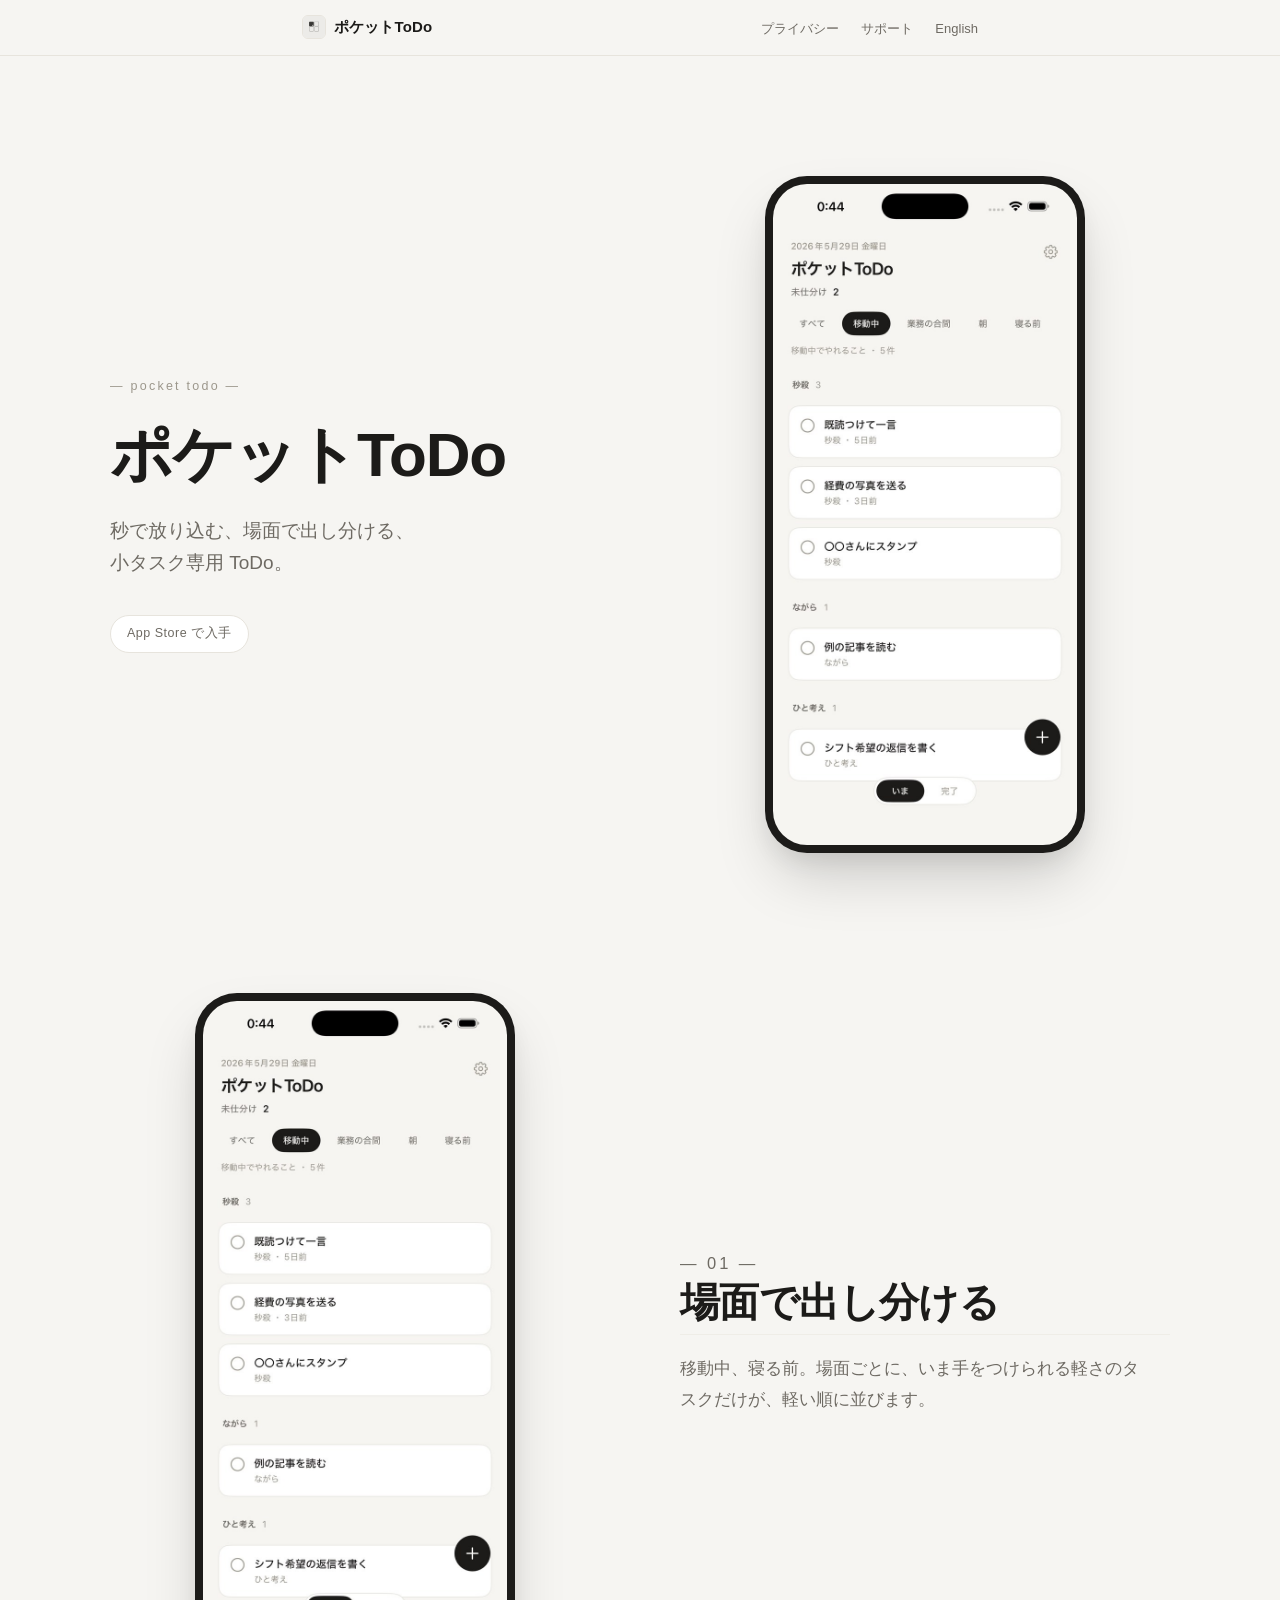
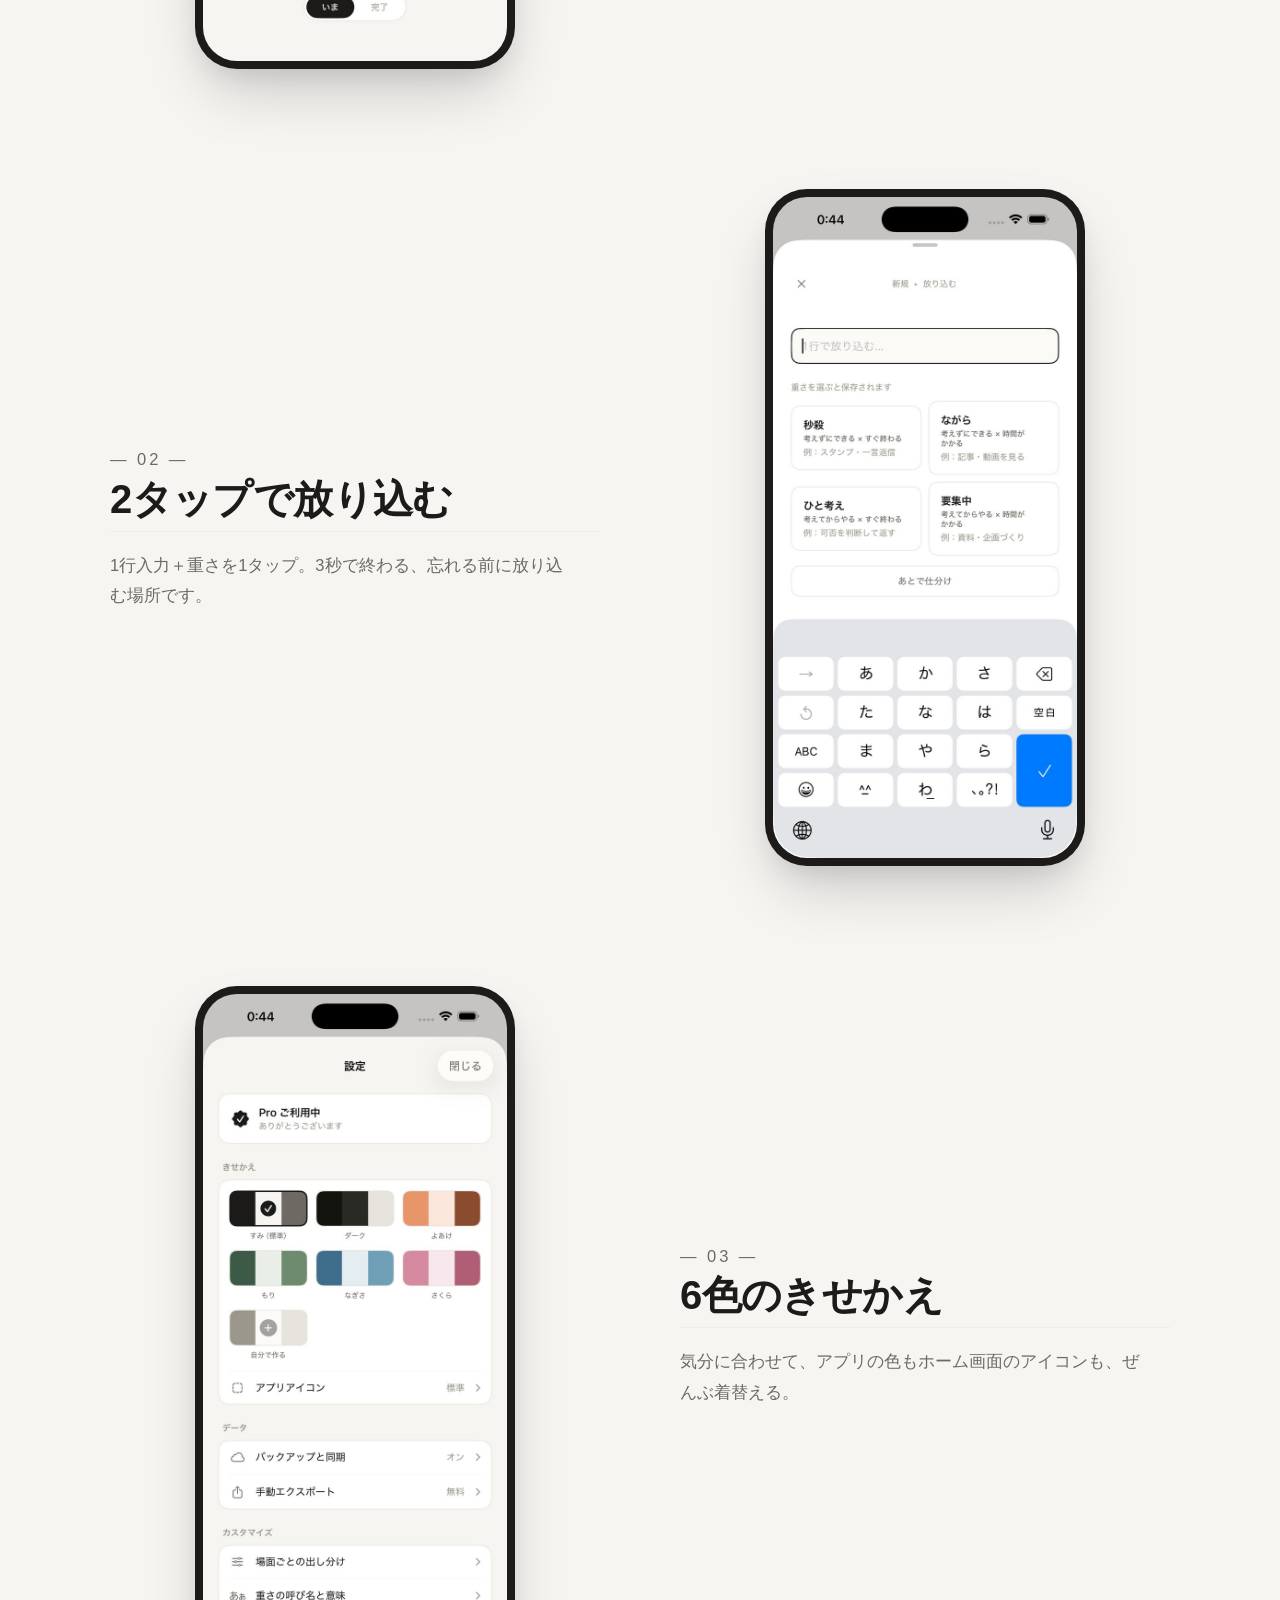
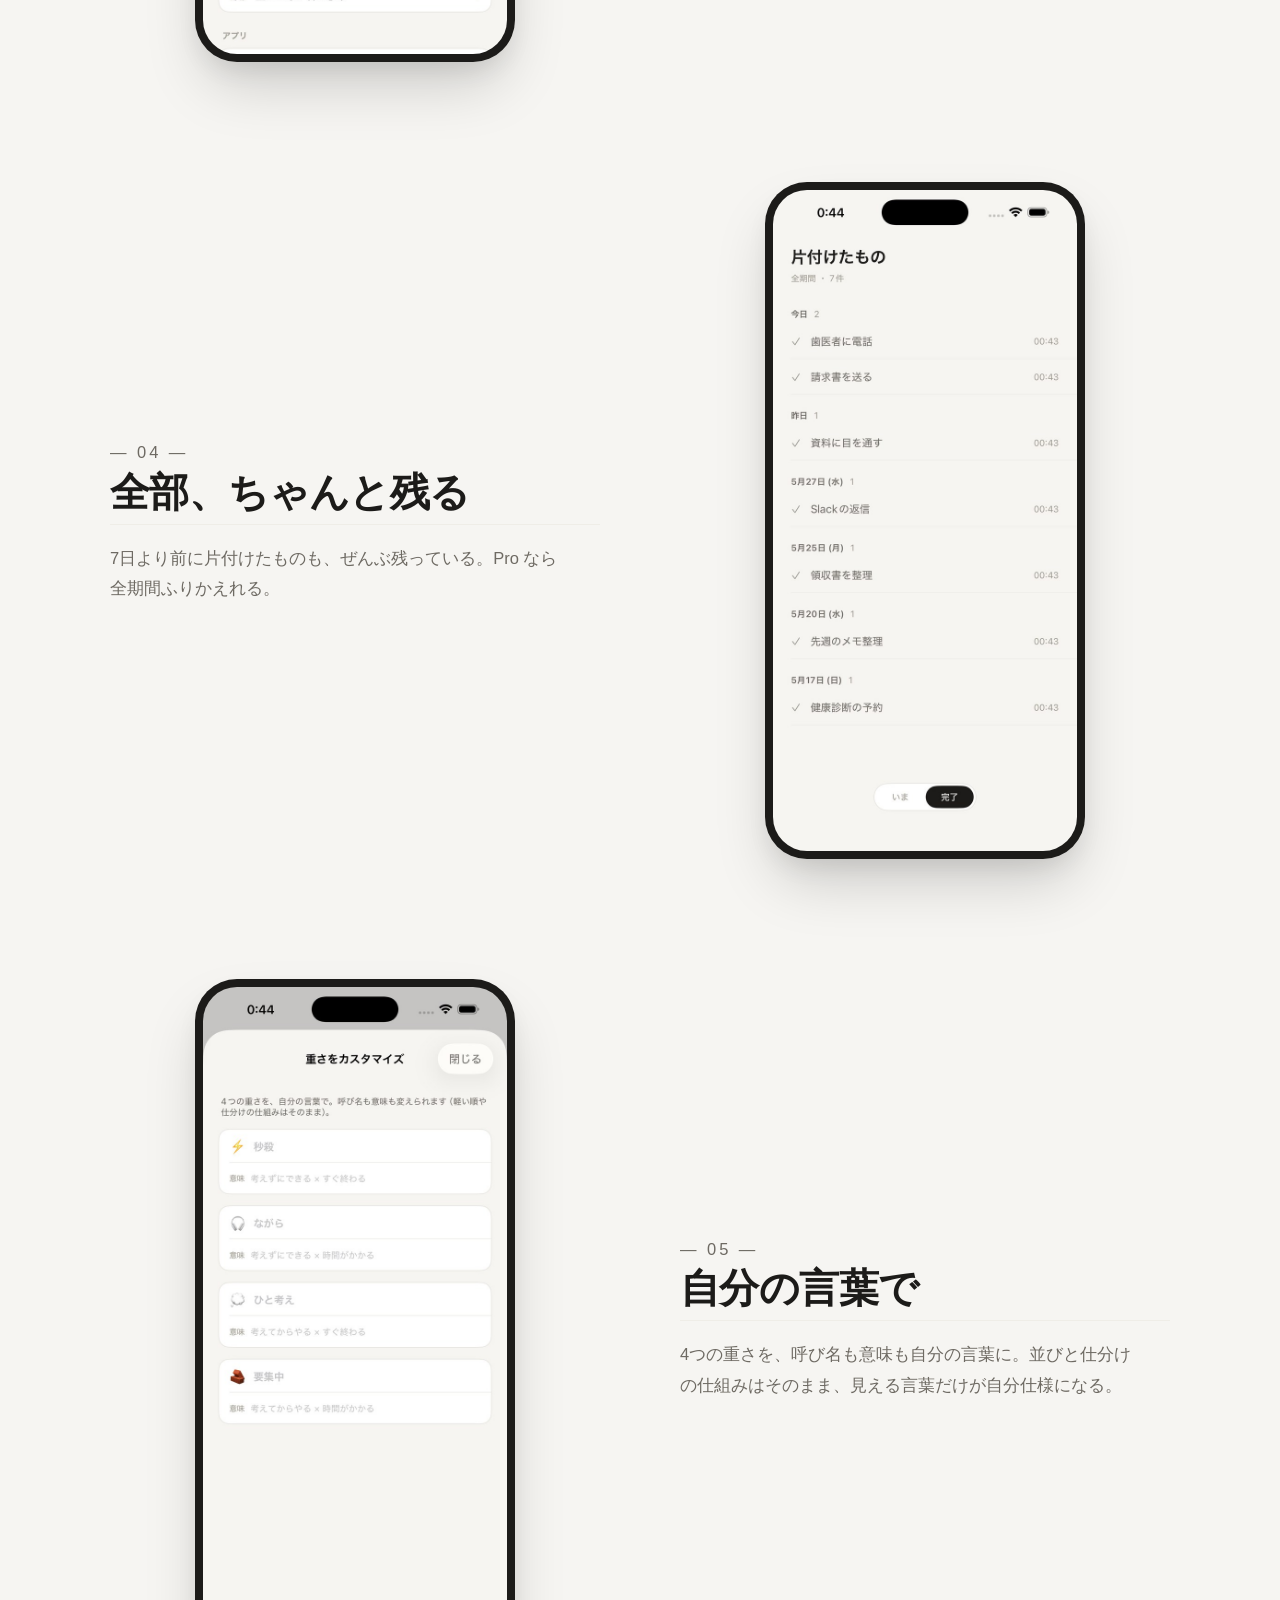
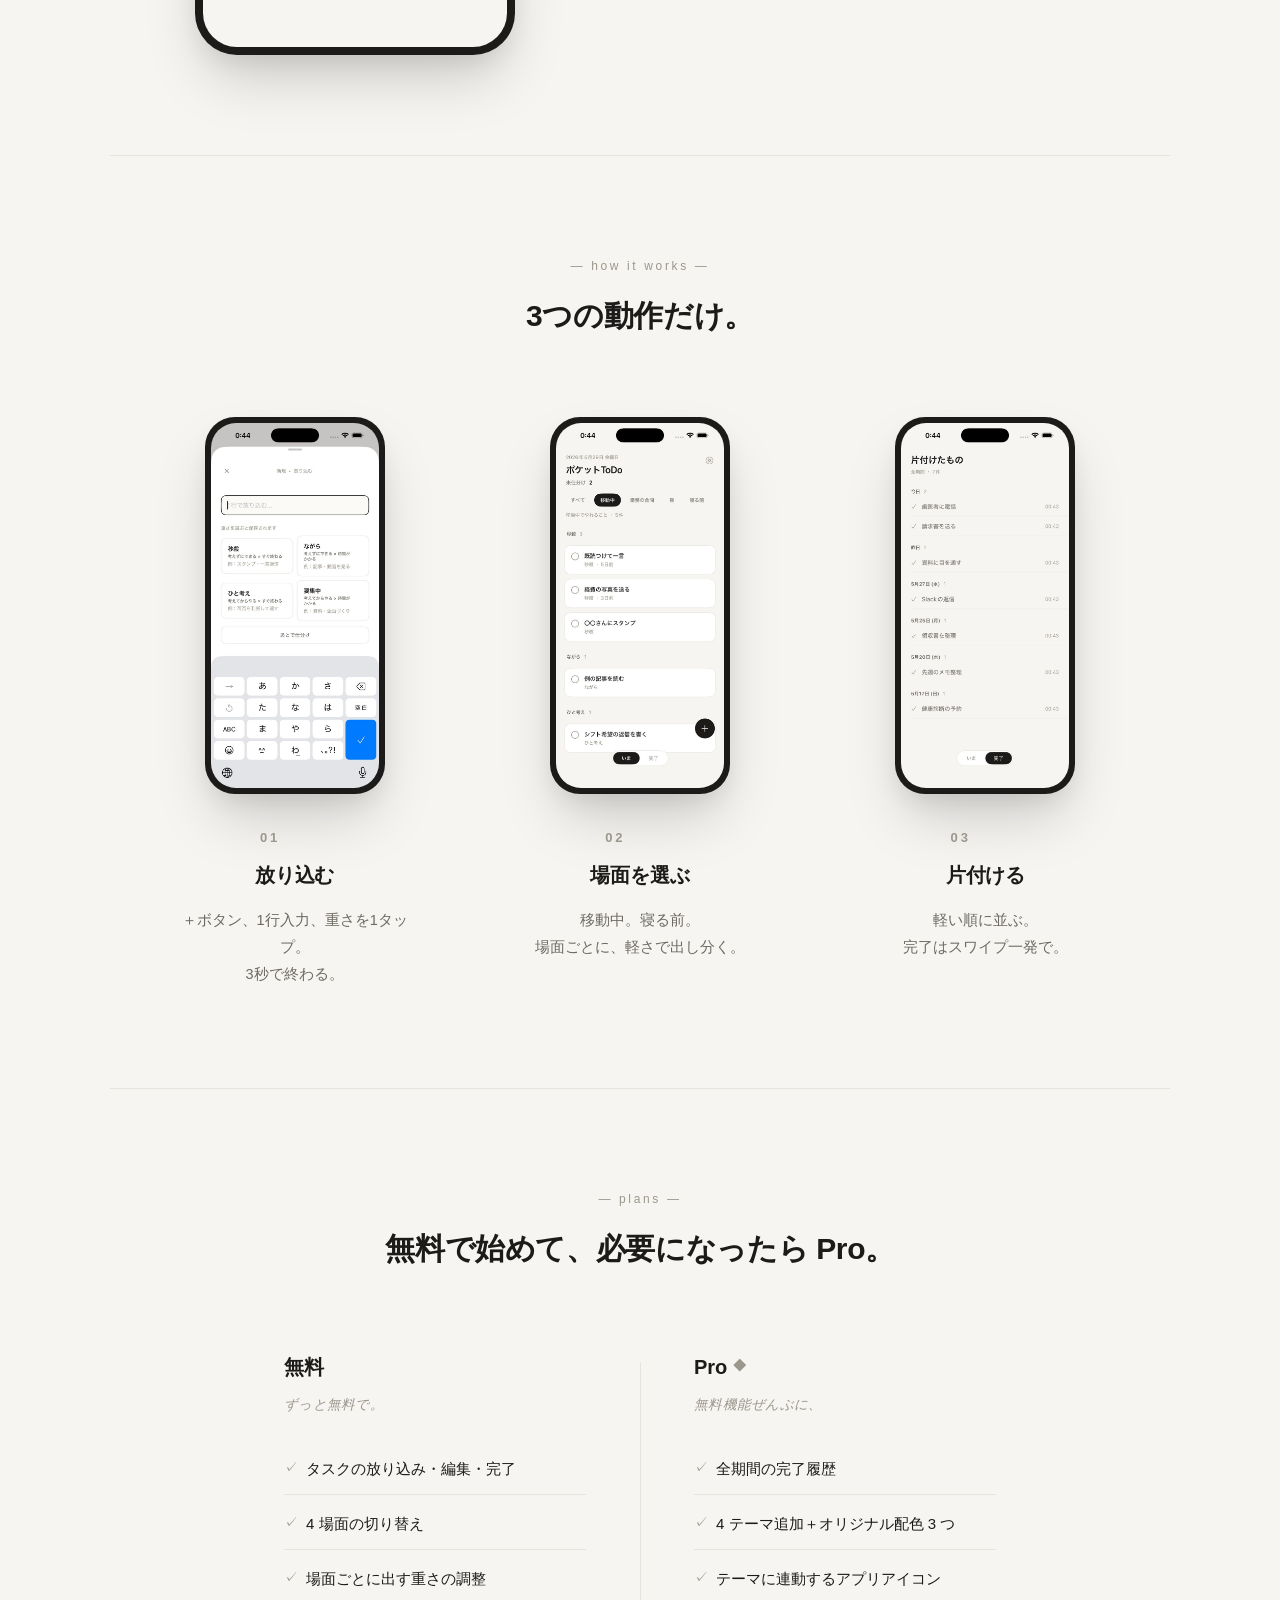
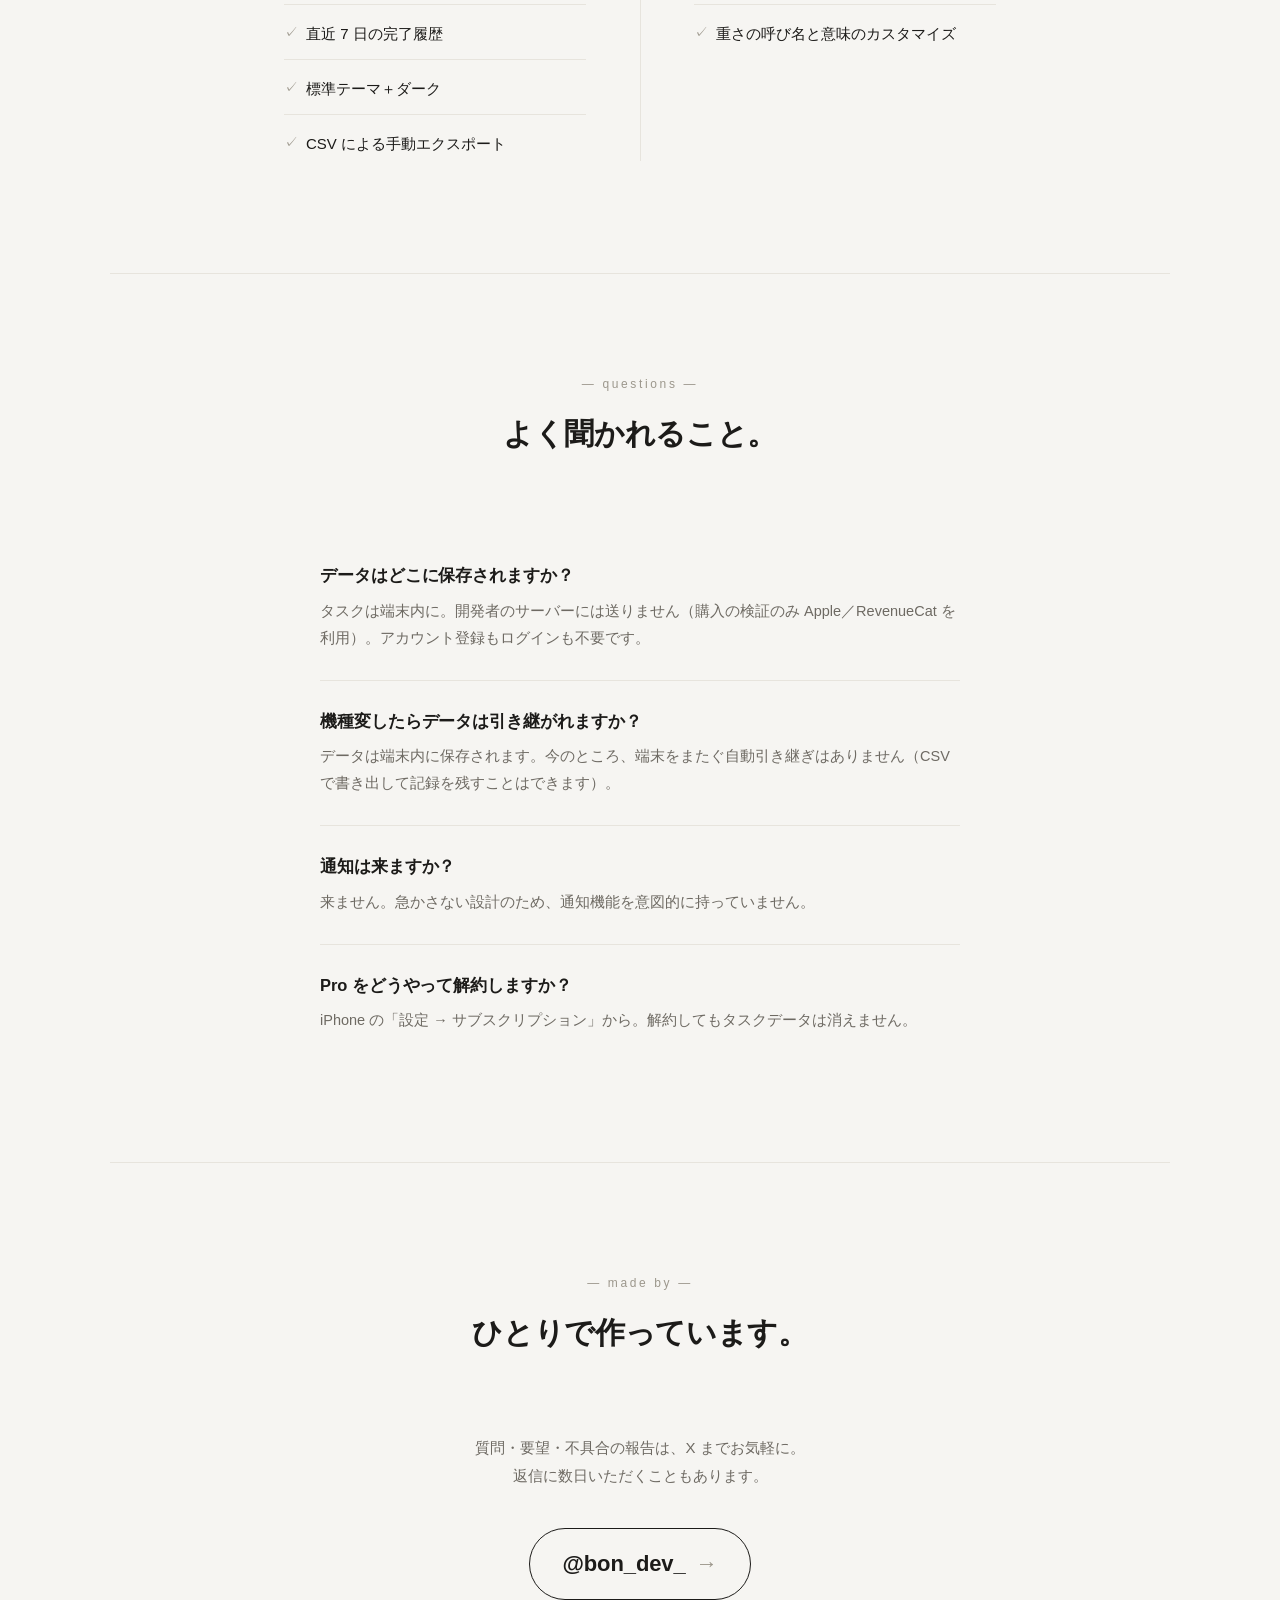
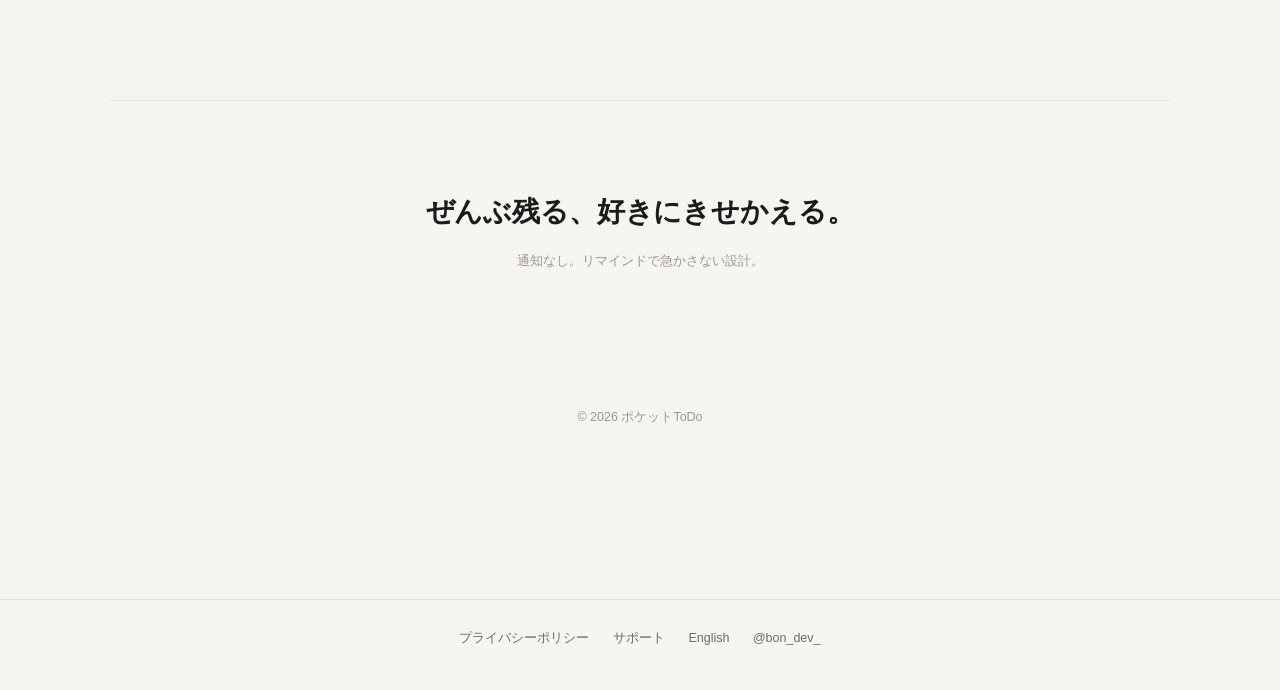
==== commit 6b625954: "リリース反映: LPの「近日公開」を解消しApp Store導線を追加＋ポリシー/FAQを実態に修正 LP（v2 = pocket-todo.netlify.app / ルート = GitHub Pa" ====
--- a/index.html
+++ b/index.html
@@ -40,7 +40,7 @@
         秒で放り込む、場面で出し分ける、<br>
         小タスク専用 ToDo。
       </p>
-      <span class="pill">App Store 公開準備中</span>
+      <a class="pill" href="https://apps.apple.com/jp/app/id6776480131" target="_blank" rel="noopener">App Store で入手</a>
     </div>
     <div class="hero-phone">
       <div class="phone-frame">
@@ -160,7 +160,6 @@
           <li>4 テーマ追加＋オリジナル配色 3 つ</li>
           <li>テーマに連動するアプリアイコン</li>
           <li>重さの呼び名と意味のカスタマイズ</li>
-          <li>iCloud 同期（順次提供）</li>
         </ul>
       </div>
     </div>
@@ -174,11 +173,11 @@
     <div class="qa-stack">
       <div class="qa-item">
         <h4 class="qa-q">データはどこに保存されますか？</h4>
-        <p class="qa-a">すべて端末内に。サーバーには送られません。アカウント登録もログインも不要です。</p>
+        <p class="qa-a">タスクは端末内に。開発者のサーバーには送りません（購入の検証のみ Apple／RevenueCat を利用）。アカウント登録もログインも不要です。</p>
       </div>
       <div class="qa-item">
         <h4 class="qa-q">機種変したらデータは引き継がれますか？</h4>
-        <p class="qa-a">無料版では「手動エクスポート」(CSV) で書き出して取り込み。Pro 版では iCloud 同期に順次対応します。</p>
+        <p class="qa-a">データは端末内に保存されます。今のところ、端末をまたぐ自動引き継ぎはありません（CSVで書き出して記録を残すことはできます）。</p>
       </div>
       <div class="qa-item">
         <h4 class="qa-q">通知は来ますか？</h4>
@@ -206,7 +205,7 @@
 
   <!-- PHILOSOPHY -->
   <section class="philosophy">
-    <blockquote>失わない、ぜんぶ残る、きせかえる。</blockquote>
+    <blockquote>ぜんぶ残る、好きにきせかえる。</blockquote>
     <p class="fine philosophy-cap">通知なし。リマインドで急かさない設計。</p>
   </section>
 
--- a/styles.css
+++ b/styles.css
@@ -807,3 +807,7 @@
   font-size: 12.5px;
   letter-spacing: 0.02em;
 }
+
+/* App Store CTA: pill をリンク化（2026-08-16 リリース反映） */
+a.pill { text-decoration: none; transition: opacity .2s; }
+a.pill:hover { opacity: .75; }
